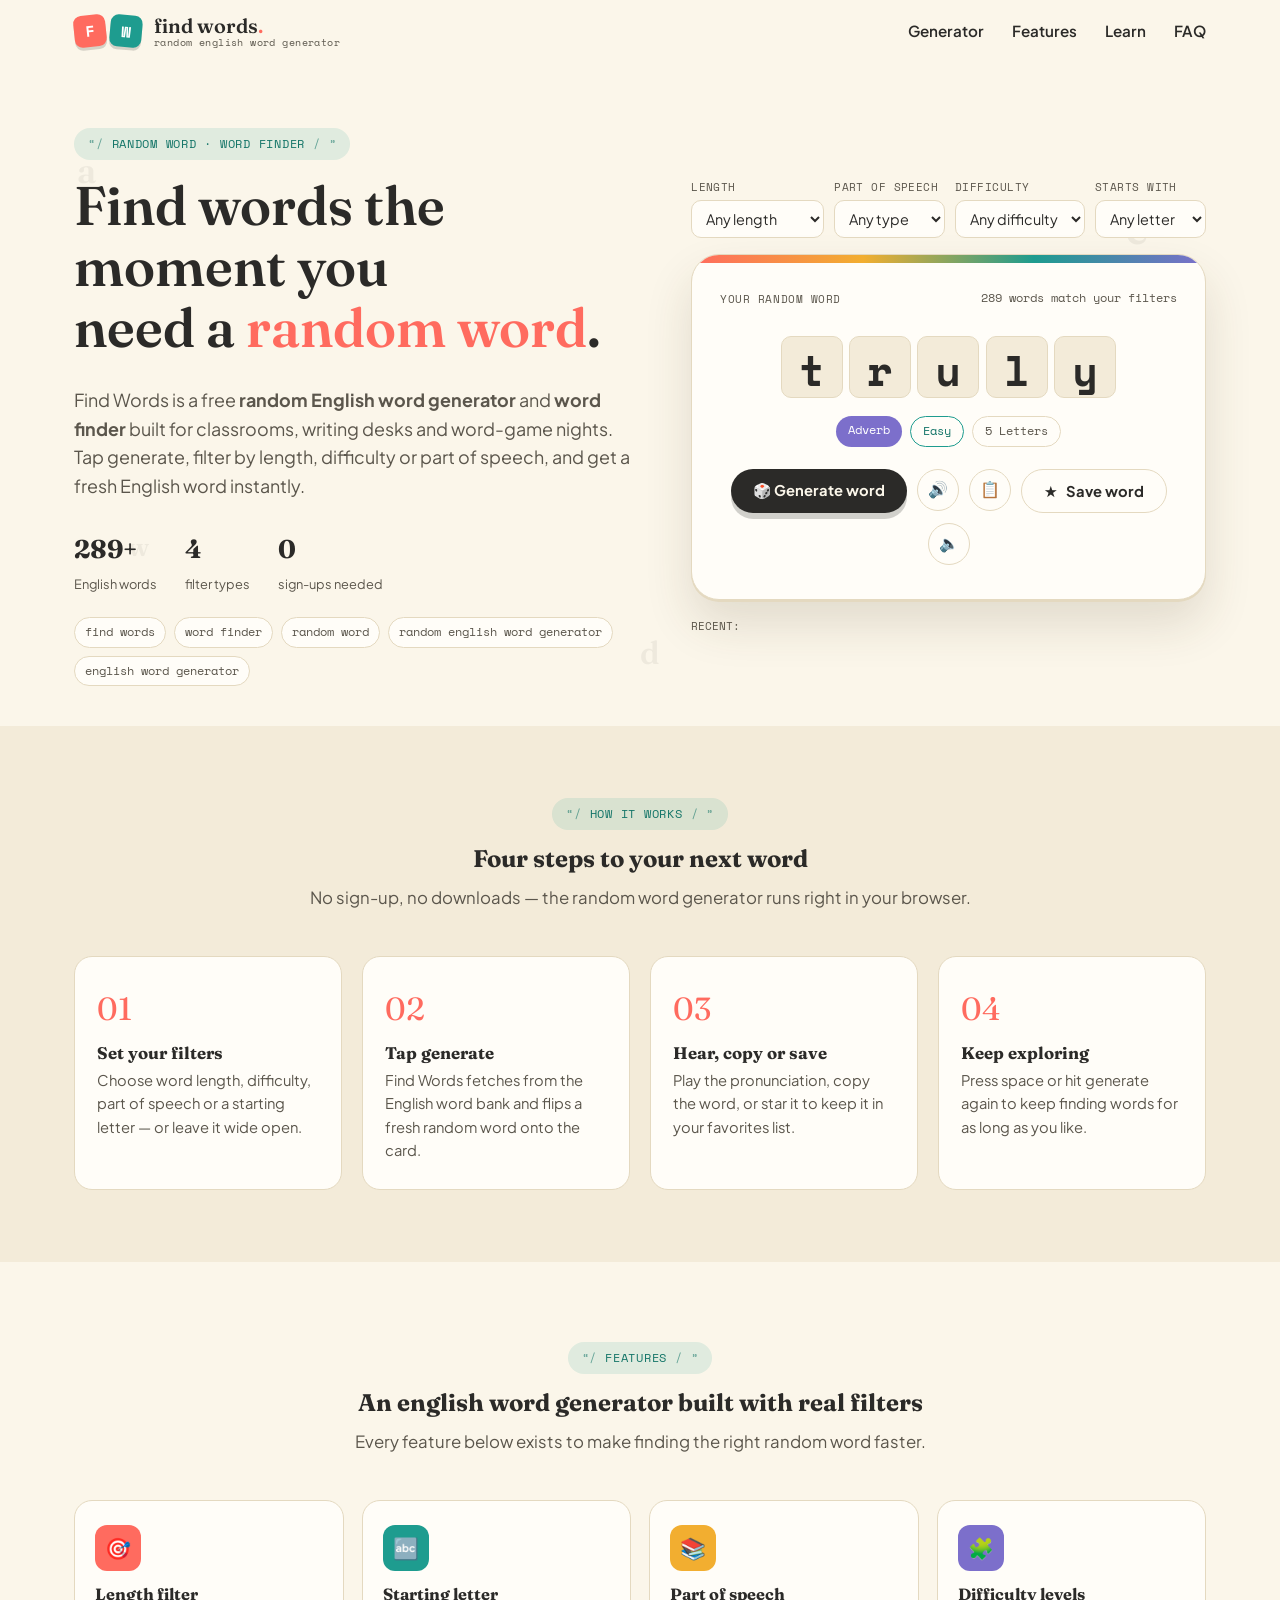
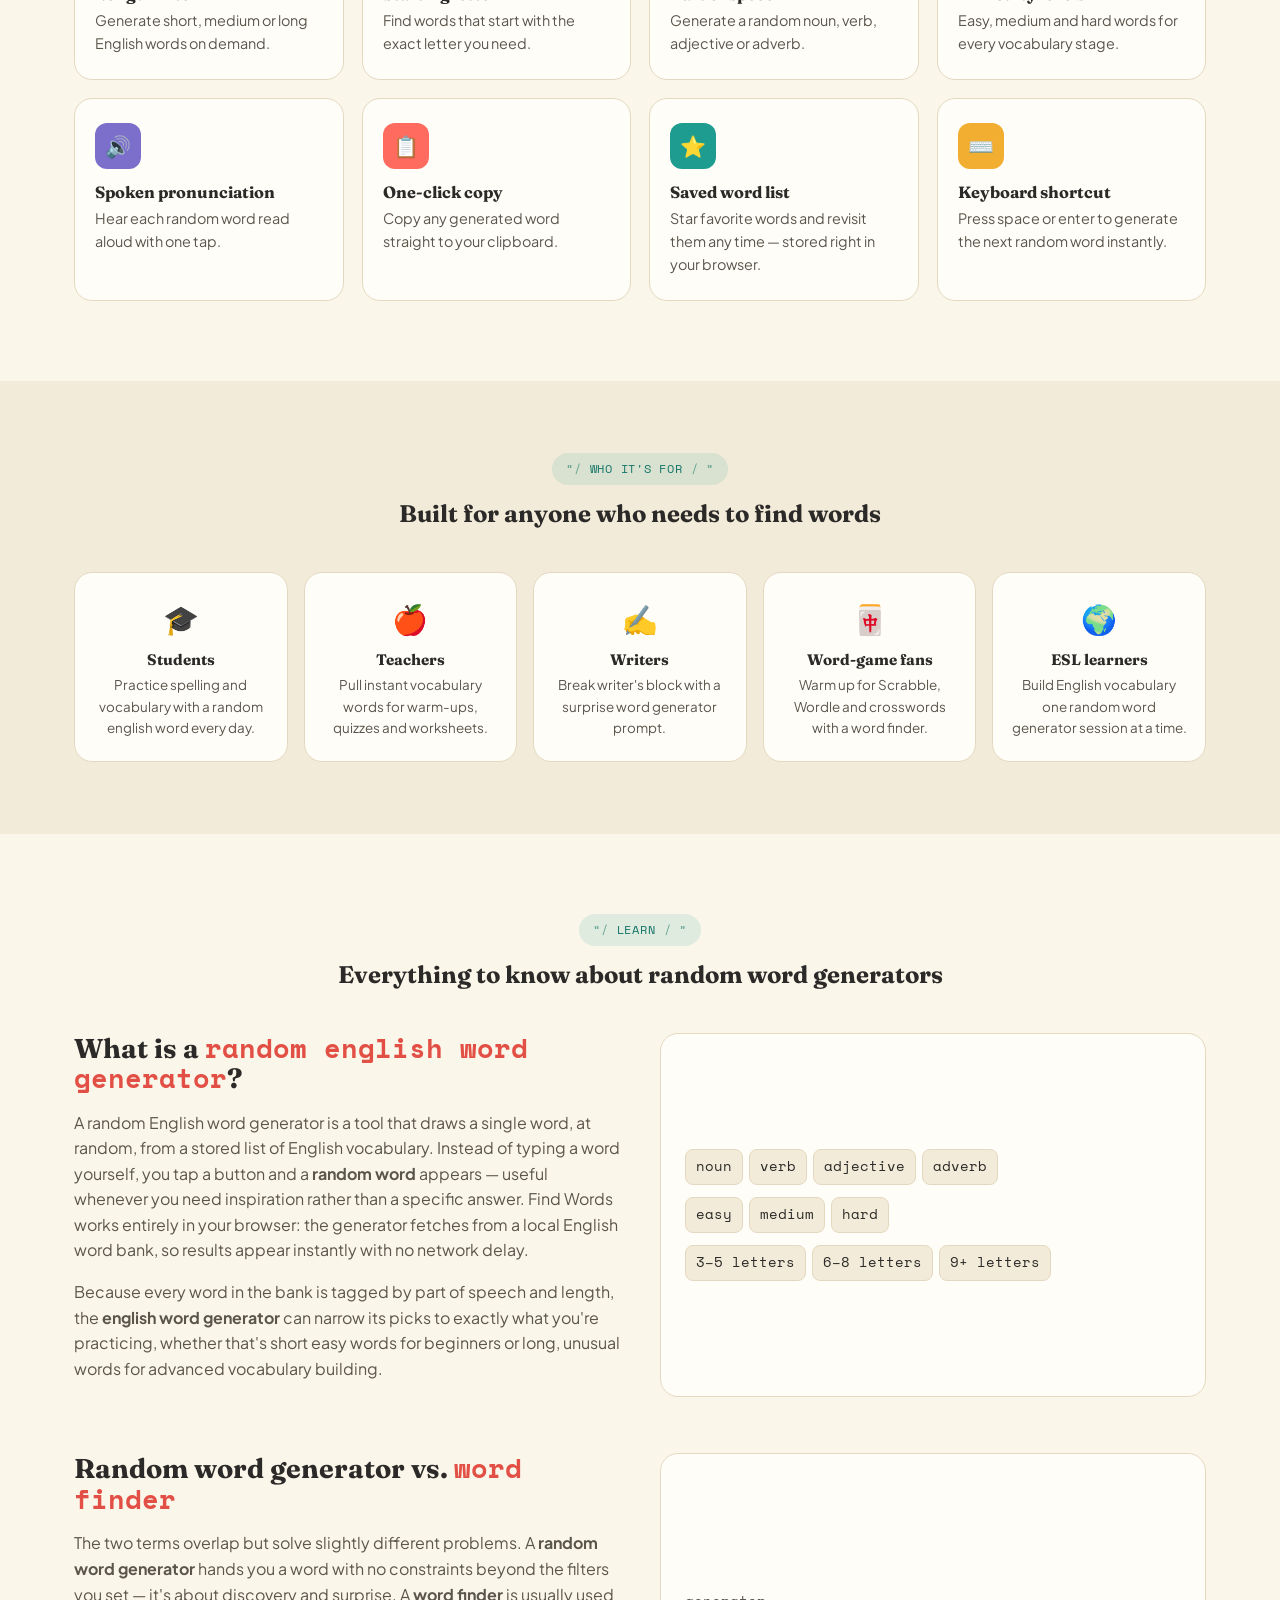
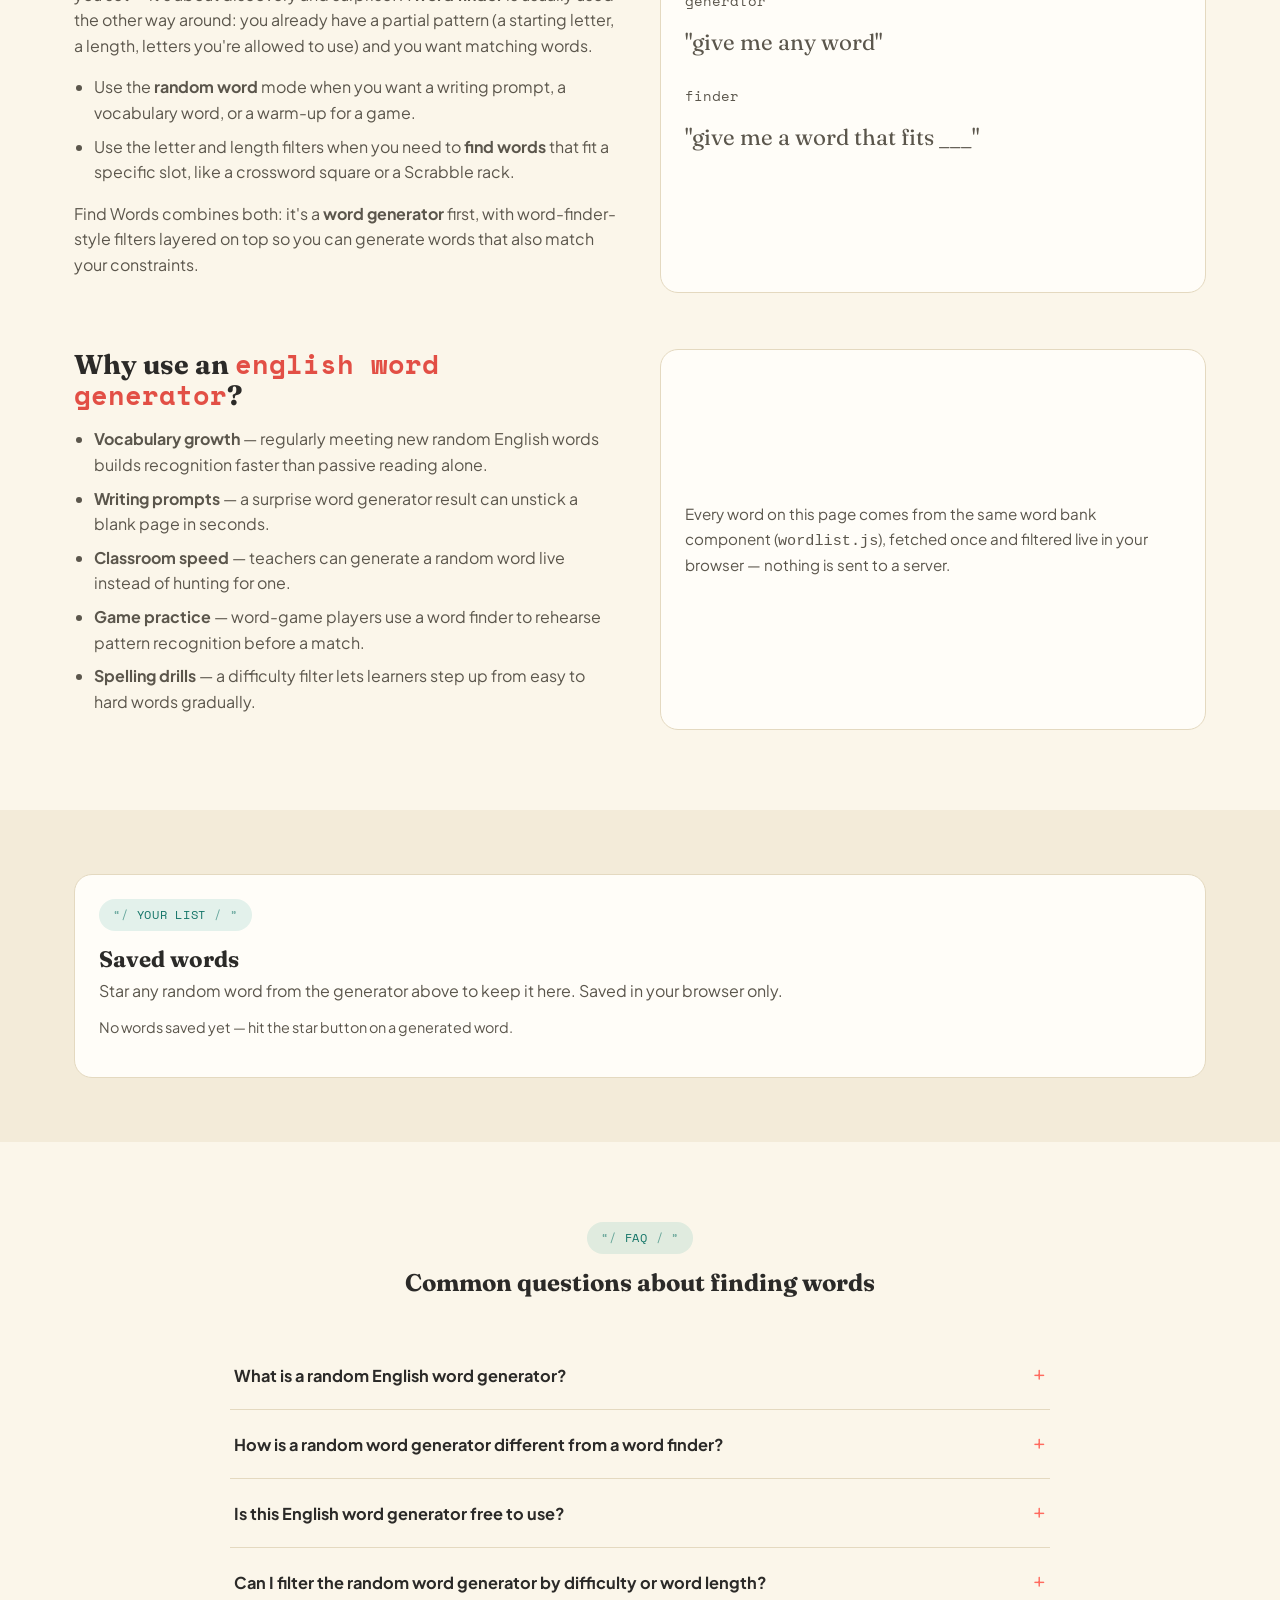
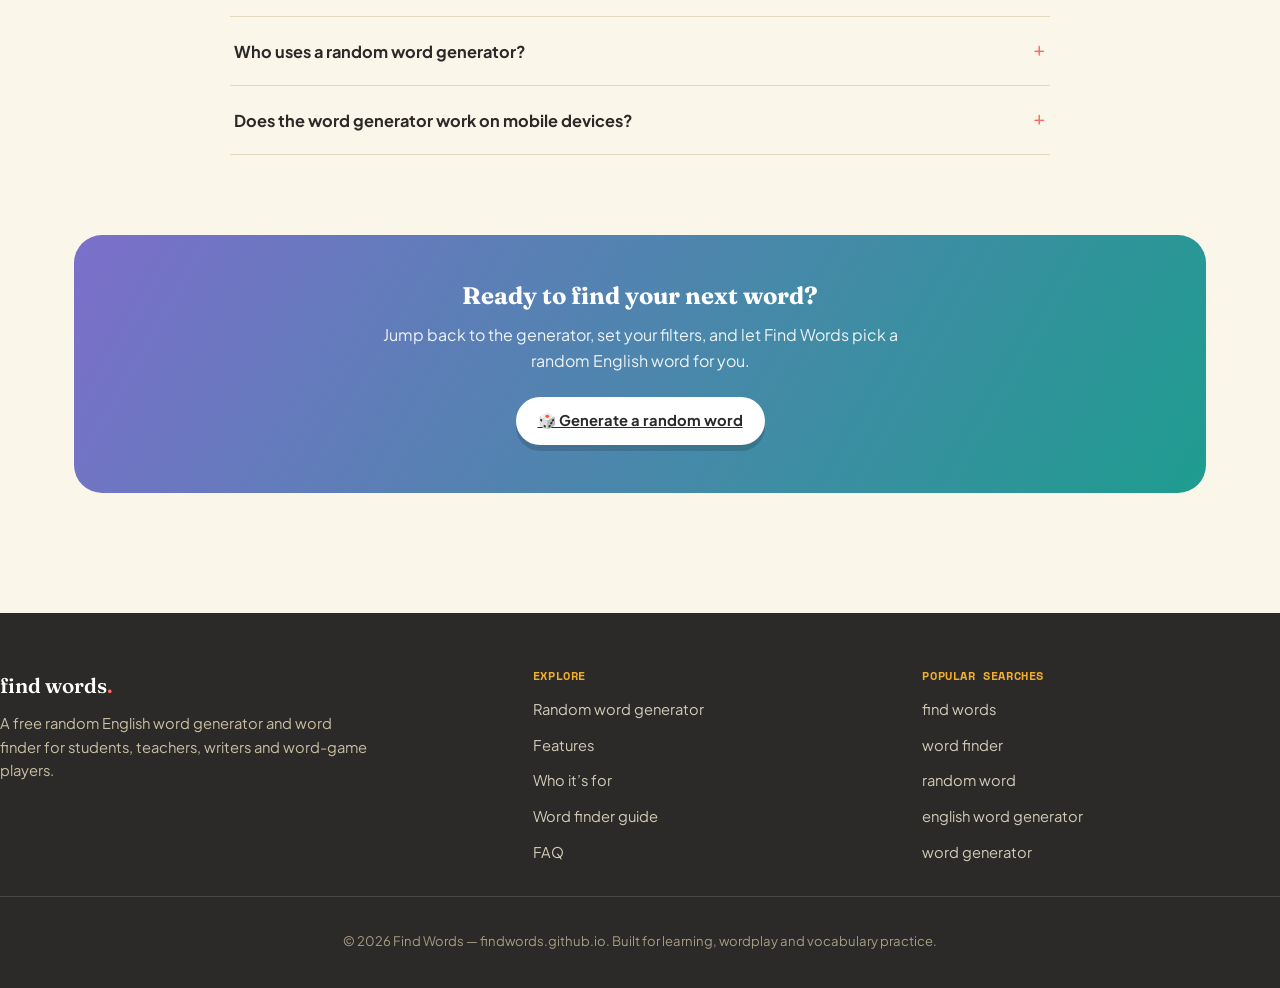
==== index.html @ 1c360615 "Add files via upload" ====
<!DOCTYPE html>
<html lang="en">
<head>
<meta charset="UTF-8" />
<meta name="viewport" content="width=device-width, initial-scale=1.0" />
<title>Find Words — Random English Word Generator &amp; Word Finder</title>
<meta name="description" content="Find Words is a free random English word generator and word finder. Generate a random word by length, difficulty or part of speech — perfect for vocabulary practice, writing prompts and word games." />
<meta name="keywords" content="find words, word finder, random word, random english word, random english word generator, english word generator, word generator" />
<meta name="robots" content="index, follow" />
<link rel="canonical" href="https://findwords.github.io/" />

<!-- Open Graph -->
<meta property="og:type" content="website" />
<meta property="og:title" content="Find Words — Random English Word Generator &amp; Word Finder" />
<meta property="og:description" content="Generate a random English word in one click. Filter by length, difficulty and part of speech. Free, fast and built for learners, teachers, writers and word-game players." />
<meta property="og:url" content="https://findwords.github.io/" />
<meta property="og:site_name" content="Find Words" />
<meta property="og:locale" content="en_US" />

<!-- Twitter -->
<meta name="twitter:card" content="summary_large_image" />
<meta name="twitter:title" content="Find Words — Random English Word Generator &amp; Word Finder" />
<meta name="twitter:description" content="Free random English word generator with filters for length, difficulty and part of speech. Find words for vocabulary, writing and word games." />

<link rel="icon" href="data:image/svg+xml,%3Csvg xmlns='http://www.w3.org/2000/svg' viewBox='0 0 100 100'%3E%3Crect rx='20' width='100' height='100' fill='%23FF6B5F'/%3E%3Ctext x='50' y='68' font-size='58' text-anchor='middle' fill='white' font-family='monospace'%3EF%3C/text%3E%3C/svg%3E" />

<link rel="preconnect" href="https://fonts.googleapis.com" />
<link rel="preconnect" href="https://fonts.gstatic.com" crossorigin />
<link href="https://fonts.googleapis.com/css2?family=Fraunces:opsz,wght@9..144,500;9..144,600;9..144,700&family=Plus+Jakarta+Sans:wght@400;500;600;700;800&family=Space+Mono:wght@400;700&display=swap" rel="stylesheet" />

<link rel="stylesheet" href="css/style.css" />

<!-- Schema.org: WebApplication -->
<script type="application/ld+json">
{
  "@context": "https://schema.org",
  "@type": "WebApplication",
  "name": "Find Words - Random English Word Generator",
  "url": "https://findwords.github.io/",
  "applicationCategory": "EducationalApplication",
  "operatingSystem": "Any",
  "description": "A free random English word generator and word finder tool. Generate random words filtered by length, difficulty and part of speech for vocabulary practice, writing prompts and word games.",
  "offers": {
    "@type": "Offer",
    "price": "0",
    "priceCurrency": "USD"
  },
  "featureList": [
    "Random English word generator",
    "Filter by word length",
    "Filter by difficulty",
    "Filter by part of speech",
    "Filter by starting letter",
    "Save favorite words",
    "Copy word to clipboard",
    "Spoken pronunciation"
  ]
}
</script>

<!-- Schema.org: BreadcrumbList -->
<script type="application/ld+json">
{
  "@context": "https://schema.org",
  "@type": "BreadcrumbList",
  "itemListElement": [
    { "@type": "ListItem", "position": 1, "name": "Home", "item": "https://findwords.github.io/" },
    { "@type": "ListItem", "position": 2, "name": "Random Word Generator", "item": "https://findwords.github.io/#generator" },
    { "@type": "ListItem", "position": 3, "name": "FAQ", "item": "https://findwords.github.io/#faq" }
  ]
}
</script>

<!-- Schema.org: FAQPage -->
<script type="application/ld+json">
{
  "@context": "https://schema.org",
  "@type": "FAQPage",
  "mainEntity": [
    {
      "@type": "Question",
      "name": "What is a random English word generator?",
      "acceptedAnswer": {
        "@type": "Answer",
        "text": "A random English word generator is a tool that instantly returns a randomly chosen word from a large English word bank, often with filters for word length, difficulty or part of speech, so learners, writers and word-game players can find words on demand."
      }
    },
    {
      "@type": "Question",
      "name": "How is a random word generator different from a word finder?",
      "acceptedAnswer": {
        "@type": "Answer",
        "text": "A random word generator gives you a surprise word with no starting point, while a word finder is typically used to search for words that match specific letters or patterns, such as for word games. Find Words combines both ideas with random generation plus letter, length and type filters."
      }
    },
    {
      "@type": "Question",
      "name": "Is this English word generator free to use?",
      "acceptedAnswer": {
        "@type": "Answer",
        "text": "Yes. Find Words is completely free, runs entirely in your browser, and does not require an account or sign-up to generate random words."
      }
    },
    {
      "@type": "Question",
      "name": "Can I filter the random word generator by difficulty or word length?",
      "acceptedAnswer": {
        "@type": "Answer",
        "text": "Yes. You can filter generated words by length (short, medium, long), difficulty (easy, medium, hard), part of speech (noun, verb, adjective, adverb) and starting letter."
      }
    },
    {
      "@type": "Question",
      "name": "Who uses a random word generator?",
      "acceptedAnswer": {
        "@type": "Answer",
        "text": "Teachers use it for vocabulary drills, students use it for spelling and English practice, writers use it for creative writing prompts, and word-game players use it to warm up for games like Scrabble, Wordle and crossword puzzles."
      }
    },
    {
      "@type": "Question",
      "name": "Does the word generator work on mobile devices?",
      "acceptedAnswer": {
        "@type": "Answer",
        "text": "Yes. Find Words is fully responsive and works on phones, tablets and desktop browsers."
      }
    }
  ]
}
</script>
</head>
<body id="top">
<a class="skip-link" href="#generator">Skip to word generator</a>

<header class="site-header" id="site-header"></header>

<main>

  <!-- ============================= HERO / GENERATOR ============================= -->
  <section class="hero" id="generator">
    <div class="floating-letters" aria-hidden="true">
      <span style="top:12%;left:6%;font-size:2.2rem;">a</span>
      <span style="top:70%;left:10%;font-size:1.6rem;animation-delay:1s;">w</span>
      <span style="top:20%;left:88%;font-size:2.6rem;animation-delay:2s;">e</span>
      <span style="top:60%;left:92%;font-size:1.8rem;animation-delay:3s;">r</span>
      <span style="top:85%;left:50%;font-size:2rem;animation-delay:1.5s;">d</span>
    </div>
    <div class="container hero-inner">
      <div class="hero-copy">
        <span class="eyebrow">random word &middot; word finder</span>
        <h1>Find words the moment you<br class="hide-mobile" /> need a <span class="accent">random word</span>.</h1>
        <p class="lede">Find Words is a free <strong>random English word generator</strong> and <strong>word finder</strong> built for classrooms, writing desks and word-game nights. Tap generate, filter by length, difficulty or part of speech, and get a fresh English word instantly.</p>
        <div class="hero-stats">
          <div><strong id="stat-count">300+</strong><span>English words</span></div>
          <div><strong>4</strong><span>filter types</span></div>
          <div><strong>0</strong><span>sign-ups needed</span></div>
        </div>
        <div class="keyword-row" aria-hidden="true">
          <span>find words</span><span>word finder</span><span>random word</span>
          <span>random english word generator</span><span>english word generator</span>
        </div>
      </div>

      <div class="generator-panel">
        <div class="filters-bar">
          <label for="filter-length">Length
            <select id="filter-length">
              <option value="any">Any length</option>
              <option value="short">Short (3&ndash;5)</option>
              <option value="medium">Medium (6&ndash;8)</option>
              <option value="long">Long (9+)</option>
            </select>
          </label>
          <label for="filter-type">Part of speech
            <select id="filter-type">
              <option value="any">Any type</option>
              <option value="noun">Noun</option>
              <option value="verb">Verb</option>
              <option value="adjective">Adjective</option>
              <option value="adverb">Adverb</option>
            </select>
          </label>
          <label for="filter-difficulty">Difficulty
            <select id="filter-difficulty">
              <option value="any">Any difficulty</option>
              <option value="easy">Easy</option>
              <option value="medium">Medium</option>
              <option value="hard">Hard</option>
            </select>
          </label>
          <label for="filter-letter">Starts with
            <select id="filter-letter">
              <option value="any">Any letter</option>
            </select>
          </label>
        </div>

        <div class="word-card" id="word-card">
          <div class="card-top-row">
            <span class="card-label">your random word</span>
            <span class="result-count" id="result-count">Loading word bank&hellip;</span>
          </div>

          <div id="word-display" aria-live="polite"></div>

          <div class="chip-row">
            <span class="chip chip-noun" id="word-type">noun</span>
            <span class="chip chip-diff" id="word-diff">easy</span>
            <span class="chip chip-diff" id="word-len">5 letters</span>
          </div>

          <div class="card-actions">
            <button class="btn btn-primary" id="generate-btn" type="button">🎲 Generate word</button>
            <button class="icon-btn" id="speak-btn" type="button" aria-label="Hear pronunciation">🔊</button>
            <button class="icon-btn" id="copy-btn" type="button" aria-label="Copy word">📋</button>
            <button class="btn btn-ghost" id="fav-btn" type="button" aria-pressed="false"><span aria-hidden="true">★</span> <span class="btn-label">Save word</span></button>
            <button class="icon-btn" id="sound-btn" type="button" aria-pressed="true" aria-label="Mute sound">🔈</button>
          </div>

          <span class="copy-toast" id="copy-toast"></span>
        </div>

        <div class="history-strip">
          <span class="hs-label">Recent:</span>
          <ul id="history-list"></ul>
        </div>
      </div>
    </div>
  </section>

  <!-- ============================= HOW IT WORKS ============================= -->
  <section class="alt-bg" id="how-it-works">
    <div class="container" style="padding:72px 24px;">
      <div class="section-head center reveal">
        <span class="eyebrow">how it works</span>
        <h2>Four steps to your next word</h2>
        <p>No sign-up, no downloads — the random word generator runs right in your browser.</p>
      </div>
      <div class="steps">
        <div class="step-card reveal"><span class="step-num">01</span><h3>Set your filters</h3><p>Choose word length, difficulty, part of speech or a starting letter — or leave it wide open.</p></div>
        <div class="step-card reveal"><span class="step-num">02</span><h3>Tap generate</h3><p>Find Words fetches from the English word bank and flips a fresh random word onto the card.</p></div>
        <div class="step-card reveal"><span class="step-num">03</span><h3>Hear, copy or save</h3><p>Play the pronunciation, copy the word, or star it to keep it in your favorites list.</p></div>
        <div class="step-card reveal"><span class="step-num">04</span><h3>Keep exploring</h3><p>Press space or hit generate again to keep finding words for as long as you like.</p></div>
      </div>
    </div>
  </section>

  <!-- ============================= FEATURES ============================= -->
  <section id="features">
    <div class="container" style="padding:80px 24px;">
      <div class="section-head center reveal">
        <span class="eyebrow">features</span>
        <h2>An english word generator built with real filters</h2>
        <p>Every feature below exists to make finding the right random word faster.</p>
      </div>
      <div class="feature-grid">
        <div class="feature-card reveal"><div class="feature-icon">🎯</div><h3>Length filter</h3><p>Generate short, medium or long English words on demand.</p></div>
        <div class="feature-card reveal"><div class="feature-icon">🔤</div><h3>Starting letter</h3><p>Find words that start with the exact letter you need.</p></div>
        <div class="feature-card reveal"><div class="feature-icon">📚</div><h3>Part of speech</h3><p>Generate a random noun, verb, adjective or adverb.</p></div>
        <div class="feature-card reveal"><div class="feature-icon">🧩</div><h3>Difficulty levels</h3><p>Easy, medium and hard words for every vocabulary stage.</p></div>
        <div class="feature-card reveal"><div class="feature-icon">🔊</div><h3>Spoken pronunciation</h3><p>Hear each random word read aloud with one tap.</p></div>
        <div class="feature-card reveal"><div class="feature-icon">📋</div><h3>One-click copy</h3><p>Copy any generated word straight to your clipboard.</p></div>
        <div class="feature-card reveal"><div class="feature-icon">⭐</div><h3>Saved word list</h3><p>Star favorite words and revisit them any time — stored right in your browser.</p></div>
        <div class="feature-card reveal"><div class="feature-icon">⌨️</div><h3>Keyboard shortcut</h3><p>Press space or enter to generate the next random word instantly.</p></div>
      </div>
    </div>
  </section>

  <!-- ============================= USE CASES ============================= -->
  <section class="alt-bg" id="use-cases">
    <div class="container" style="padding:72px 24px;">
      <div class="section-head center reveal">
        <span class="eyebrow">who it's for</span>
        <h2>Built for anyone who needs to find words</h2>
      </div>
      <div class="usecase-grid">
        <div class="usecase-card reveal"><span class="usecase-emoji">🎓</span><h3>Students</h3><p>Practice spelling and vocabulary with a random english word every day.</p></div>
        <div class="usecase-card reveal"><span class="usecase-emoji">🍎</span><h3>Teachers</h3><p>Pull instant vocabulary words for warm-ups, quizzes and worksheets.</p></div>
        <div class="usecase-card reveal"><span class="usecase-emoji">✍️</span><h3>Writers</h3><p>Break writer's block with a surprise word generator prompt.</p></div>
        <div class="usecase-card reveal"><span class="usecase-emoji">🀄</span><h3>Word-game fans</h3><p>Warm up for Scrabble, Wordle and crosswords with a word finder.</p></div>
        <div class="usecase-card reveal"><span class="usecase-emoji">🌍</span><h3>ESL learners</h3><p>Build English vocabulary one random word generator session at a time.</p></div>
      </div>
    </div>
  </section>

  <!-- ============================= LEARN / EDUCATIONAL CONTENT ============================= -->
  <section id="learn">
    <div class="container" style="padding:80px 24px;">
      <div class="section-head center reveal">
        <span class="eyebrow">learn</span>
        <h2>Everything to know about random word generators</h2>
      </div>

      <div class="learn-block reveal">
        <div>
          <h2>What is a <span class="tag-word">random english word generator</span>?</h2>
          <p>A random English word generator is a tool that draws a single word, at random, from a stored list of English vocabulary. Instead of typing a word yourself, you tap a button and a <strong>random word</strong> appears — useful whenever you need inspiration rather than a specific answer. Find Words works entirely in your browser: the generator fetches from a local English word bank, so results appear instantly with no network delay.</p>
          <p>Because every word in the bank is tagged by part of speech and length, the <strong>english word generator</strong> can narrow its picks to exactly what you're practicing, whether that's short easy words for beginners or long, unusual words for advanced vocabulary building.</p>
        </div>
        <div class="learn-visual">
          <div class="mini-tile-row">
            <span class="mini-tile">noun</span><span class="mini-tile">verb</span><span class="mini-tile">adjective</span><span class="mini-tile">adverb</span>
          </div>
          <div class="mini-tile-row">
            <span class="mini-tile">easy</span><span class="mini-tile">medium</span><span class="mini-tile">hard</span>
          </div>
          <div class="mini-tile-row">
            <span class="mini-tile">3&ndash;5 letters</span><span class="mini-tile">6&ndash;8 letters</span><span class="mini-tile">9+ letters</span>
          </div>
        </div>
      </div>

      <div class="learn-block reveal">
        <div class="learn-visual" style="order:2;">
          <p style="margin:0;font-family:var(--font-mono);font-size:0.85rem;color:var(--ink-soft);">generator</p>
          <p style="margin:0 0 14px;font-family:var(--font-display);font-size:1.4rem;">"give me any word"</p>
          <p style="margin:0;font-family:var(--font-mono);font-size:0.85rem;color:var(--ink-soft);">finder</p>
          <p style="margin:0;font-family:var(--font-display);font-size:1.4rem;">"give me a word that fits ___"</p>
        </div>
        <div style="order:1;">
          <h2>Random word generator vs. <span class="tag-word">word finder</span></h2>
          <p>The two terms overlap but solve slightly different problems. A <strong>random word generator</strong> hands you a word with no constraints beyond the filters you set — it's about discovery and surprise. A <strong>word finder</strong> is usually used the other way around: you already have a partial pattern (a starting letter, a length, letters you're allowed to use) and you want matching words.</p>
          <ul>
            <li>Use the <strong>random word</strong> mode when you want a writing prompt, a vocabulary word, or a warm-up for a game.</li>
            <li>Use the letter and length filters when you need to <strong>find words</strong> that fit a specific slot, like a crossword square or a Scrabble rack.</li>
          </ul>
          <p>Find Words combines both: it's a <strong>word generator</strong> first, with word-finder-style filters layered on top so you can generate words that also match your constraints.</p>
        </div>
      </div>

      <div class="learn-block reveal">
        <div>
          <h2>Why use an <span class="tag-word">english word generator</span>?</h2>
          <ul>
            <li><strong>Vocabulary growth</strong> — regularly meeting new random English words builds recognition faster than passive reading alone.</li>
            <li><strong>Writing prompts</strong> — a surprise word generator result can unstick a blank page in seconds.</li>
            <li><strong>Classroom speed</strong> — teachers can generate a random word live instead of hunting for one.</li>
            <li><strong>Game practice</strong> — word-game players use a word finder to rehearse pattern recognition before a match.</li>
            <li><strong>Spelling drills</strong> — a difficulty filter lets learners step up from easy to hard words gradually.</li>
          </ul>
        </div>
        <div class="learn-visual">
          <p style="margin:0;color:var(--ink-soft);font-size:0.95rem;">Every word on this page comes from the same word bank component (<code>wordlist.js</code>), fetched once and filtered live in your browser — nothing is sent to a server.</p>
        </div>
      </div>
    </div>
  </section>

  <!-- ============================= FAVORITES ============================= -->
  <section class="alt-bg" id="favorites">
    <div class="container" style="padding:64px 24px;">
      <div class="favorites-panel reveal">
        <span class="eyebrow">your list</span>
        <h2 style="font-size:1.4rem;margin-bottom:6px;">Saved words</h2>
        <p style="color:var(--ink-soft);margin:0;">Star any random word from the generator above to keep it here. Saved in your browser only.</p>
        <p id="favorites-empty" style="color:var(--ink-soft);">No words saved yet — hit the star button on a generated word.</p>
        <ul id="favorites-list"></ul>
      </div>
    </div>
  </section>

  <!-- ============================= FAQ ============================= -->
  <section id="faq">
    <div class="container" style="padding:80px 24px;">
      <div class="section-head center reveal">
        <span class="eyebrow">faq</span>
        <h2>Common questions about finding words</h2>
      </div>
      <div class="faq-list reveal">
        <div class="faq-item">
          <button class="faq-question" aria-expanded="false">What is a random English word generator?</button>
          <div class="faq-answer"><p>A random English word generator is a tool that instantly returns a randomly chosen word from a large English word bank, often with filters for word length, difficulty or part of speech, so learners, writers and word-game players can find words on demand.</p></div>
        </div>
        <div class="faq-item">
          <button class="faq-question" aria-expanded="false">How is a random word generator different from a word finder?</button>
          <div class="faq-answer"><p>A random word generator gives you a surprise word with no starting point, while a word finder is typically used to search for words matching specific letters or patterns, such as for word games. Find Words combines both with random generation plus letter, length and type filters.</p></div>
        </div>
        <div class="faq-item">
          <button class="faq-question" aria-expanded="false">Is this English word generator free to use?</button>
          <div class="faq-answer"><p>Yes. Find Words is completely free, runs entirely in your browser, and doesn't require an account or sign-up to generate random words.</p></div>
        </div>
        <div class="faq-item">
          <button class="faq-question" aria-expanded="false">Can I filter the random word generator by difficulty or word length?</button>
          <div class="faq-answer"><p>Yes. You can filter generated words by length (short, medium, long), difficulty (easy, medium, hard), part of speech (noun, verb, adjective, adverb) and starting letter.</p></div>
        </div>
        <div class="faq-item">
          <button class="faq-question" aria-expanded="false">Who uses a random word generator?</button>
          <div class="faq-answer"><p>Teachers use it for vocabulary drills, students use it for spelling and English practice, writers use it for creative writing prompts, and word-game players use it to warm up for games like Scrabble, Wordle and crossword puzzles.</p></div>
        </div>
        <div class="faq-item">
          <button class="faq-question" aria-expanded="false">Does the word generator work on mobile devices?</button>
          <div class="faq-answer"><p>Yes. Find Words is fully responsive and works on phones, tablets and desktop browsers.</p></div>
        </div>
      </div>
    </div>
  </section>

  <!-- ============================= CTA ============================= -->
  <section id="cta">
    <div class="container" style="padding:0 24px 80px;">
      <div class="cta-banner reveal">
        <h2>Ready to find your next word?</h2>
        <p>Jump back to the generator, set your filters, and let Find Words pick a random English word for you.</p>
        <a class="btn btn-primary" href="#generator">🎲 Generate a random word</a>
      </div>
    </div>
  </section>

</main>

<footer class="site-footer" id="site-footer"></footer>

<script src="js/wordlist.js" defer></script>
<script src="js/header.js" defer></script>
<script src="js/footer.js" defer></script>
<script src="js/app.js" defer></script>
<script>
  // Populate the "starts with" letter filter a–z once the DOM is ready.
  document.addEventListener("DOMContentLoaded", function () {
    var sel = document.getElementById("filter-letter");
    if (!sel) return;
    for (var i = 97; i <= 122; i++) {
      var letter = String.fromCharCode(i);
      var opt = document.createElement("option");
      opt.value = letter;
      opt.textContent = letter.toUpperCase();
      sel.appendChild(opt);
    }
  });
</script>
</body>
</html>
---- css/style.css ----
/* ==========================================================================
   Find Words — Random English Word Generator
   Design tokens: cream notebook background, dictionary/flashcard motif,
   scrabble-tile accent colors, Fraunces (display) + Plus Jakarta Sans (body)
   + Space Mono (word display / labels).
   ========================================================================== */

:root {
  /* Colors */
  --cream: #FBF6EA;
  --cream-alt: #F3EBD9;
  --paper: #FFFDF8;
  --ink: #2B2A28;
  --ink-soft: #5B564C;
  --line: #E4D9C0;

  --coral: #FF6B5F;
  --coral-dark: #E24F45;
  --teal: #1E9C8F;
  --teal-dark: #147568;
  --gold: #F2AE30;
  --gold-dark: #C98A16;
  --violet: #7C6FCB;
  --violet-dark: #5E52A8;

  /* Type */
  --font-display: "Fraunces", "Georgia", serif;
  --font-body: "Plus Jakarta Sans", "Segoe UI", sans-serif;
  --font-mono: "Space Mono", "Courier New", monospace;

  /* Layout */
  --max-w: 1180px;
  --radius-sm: 10px;
  --radius-md: 18px;
  --radius-lg: 28px;
  --shadow-tile: 0 10px 0 rgba(43, 42, 40, 0.12), 0 18px 30px rgba(43, 42, 40, 0.14);
  --shadow-card: 0 2px 0 var(--line), 0 24px 48px rgba(74, 60, 30, 0.14);
}

* { box-sizing: border-box; }

html {
  scroll-behavior: smooth;
}

@media (prefers-reduced-motion: reduce) {
  html { scroll-behavior: auto; }
  *, *::before, *::after {
    animation-duration: 0.001ms !important;
    animation-iteration-count: 1 !important;
    transition-duration: 0.001ms !important;
    scroll-behavior: auto !important;
  }
}

body {
  margin: 0;
  background: var(--cream);
  color: var(--ink);
  font-family: var(--font-body);
  font-size: 16px;
  line-height: 1.6;
  -webkit-font-smoothing: antialiased;
  overflow-x: hidden;
}

img { max-width: 100%; display: block; }

a { color: inherit; }

.container {
  max-width: var(--max-w);
  margin: 0 auto;
  padding: 0 24px;
}

h1, h2, h3 {
  font-family: var(--font-display);
  line-height: 1.12;
  margin: 0 0 0.5em;
  color: var(--ink);
}

.eyebrow {
  display: inline-flex;
  align-items: center;
  gap: 8px;
  font-family: var(--font-mono);
  font-size: 0.78rem;
  letter-spacing: 0.06em;
  text-transform: uppercase;
  color: var(--teal-dark);
  background: rgba(30, 156, 143, 0.12);
  padding: 6px 14px;
  border-radius: 999px;
  margin-bottom: 16px;
}
.eyebrow::before { content: "\201C /"; opacity: .6; }
.eyebrow::after { content: "/ \201D"; opacity: .6; }

.section-head {
  max-width: 720px;
  margin: 0 0 44px;
}
.section-head p { color: var(--ink-soft); font-size: 1.05rem; margin-top: 12px; }

.section-head.center { margin-left: auto; margin-right: auto; text-align: center; }

section { position: relative; }

.skip-link {
  position: absolute;
  left: -999px;
  top: 0;
  background: var(--ink);
  color: var(--cream);
  padding: 10px 16px;
  border-radius: 0 0 8px 0;
  z-index: 200;
}
.skip-link:focus { left: 0; }

:focus-visible {
  outline: 3px solid var(--violet);
  outline-offset: 2px;
}

/* ==========================================================================
   Header
   ========================================================================== */

.site-header {
  position: sticky;
  top: 0;
  z-index: 100;
  background: rgba(251, 246, 234, 0.88);
  backdrop-filter: blur(10px);
  border-bottom: 1px solid transparent;
  transition: border-color .25s ease, box-shadow .25s ease;
}
.site-header.is-scrolled {
  border-color: var(--line);
  box-shadow: 0 6px 20px rgba(74, 60, 30, 0.08);
}

.header-inner {
  max-width: var(--max-w);
  margin: 0 auto;
  padding: 14px 24px;
  display: flex;
  align-items: center;
  justify-content: space-between;
  gap: 20px;
}

.brand {
  display: flex;
  align-items: center;
  gap: 12px;
  text-decoration: none;
}

.brand-mark { display: flex; gap: 4px; }
.brand-mark .tile {
  font-family: var(--font-mono);
  font-weight: 700;
  width: 32px;
  height: 32px;
  display: grid;
  place-items: center;
  border-radius: 8px;
  color: #fff;
  font-size: 0.95rem;
  box-shadow: 0 3px 0 rgba(0,0,0,0.15);
}
.brand-mark .t1 { background: var(--coral); transform: rotate(-6deg); }
.brand-mark .t2 { background: var(--teal); transform: rotate(5deg); }

.brand-text { display: flex; flex-direction: column; line-height: 1.15; }
.brand-name {
  font-family: var(--font-display);
  font-weight: 600;
  font-size: 1.25rem;
}
.brand-dot { color: var(--coral); }
.brand-tag {
  font-family: var(--font-mono);
  font-size: 0.65rem;
  letter-spacing: 0.04em;
  color: var(--ink-soft);
  text-transform: lowercase;
}

.site-nav { display: flex; gap: 28px; }
.site-nav a {
  text-decoration: none;
  font-weight: 600;
  font-size: 0.95rem;
  color: var(--ink);
  position: relative;
  padding: 4px 0;
}
.site-nav a::after {
  content: "";
  position: absolute;
  left: 0; bottom: -2px;
  width: 0%; height: 3px;
  background: var(--gold);
  border-radius: 2px;
  transition: width .25s ease;
}
.site-nav a:hover::after { width: 100%; }

.nav-toggle {
  display: none;
  flex-direction: column;
  justify-content: center;
  gap: 5px;
  width: 40px;
  height: 40px;
  border: none;
  background: transparent;
  cursor: pointer;
}
.nav-toggle span {
  width: 22px;
  height: 3px;
  background: var(--ink);
  border-radius: 2px;
  transition: transform .25s ease, opacity .25s ease;
}
.nav-toggle.is-open span:nth-child(1) { transform: translateY(8px) rotate(45deg); }
.nav-toggle.is-open span:nth-child(2) { opacity: 0; }
.nav-toggle.is-open span:nth-child(3) { transform: translateY(-8px) rotate(-45deg); }

/* ==========================================================================
   Hero / Generator
   ========================================================================== */

.hero {
  padding: 64px 0 40px;
  position: relative;
  overflow: hidden;
}

.floating-letters { position: absolute; inset: 0; pointer-events: none; z-index: 0; }
.floating-letters span {
  position: absolute;
  font-family: var(--font-display);
  font-weight: 600;
  color: var(--ink);
  opacity: 0.06;
  animation: drift 14s ease-in-out infinite;
}
@keyframes drift {
  0%, 100% { transform: translateY(0) rotate(0deg); }
  50% { transform: translateY(-26px) rotate(8deg); }
}

.hero-inner {
  position: relative;
  z-index: 1;
  display: grid;
  grid-template-columns: 1.05fr 0.95fr;
  gap: 48px;
  align-items: center;
}

.hero-copy h1 {
  font-size: clamp(2.2rem, 4.4vw, 3.4rem);
  font-weight: 600;
}
.hero-copy h1 .accent { color: var(--coral); }
.hero-copy .lede {
  font-size: 1.12rem;
  color: var(--ink-soft);
  max-width: 46ch;
}
.keyword-row {
  display: flex;
  flex-wrap: wrap;
  gap: 8px;
  margin-top: 22px;
}
.keyword-row span {
  font-family: var(--font-mono);
  font-size: 0.72rem;
  padding: 5px 10px;
  border-radius: 999px;
  border: 1px solid var(--line);
  color: var(--ink-soft);
  background: var(--paper);
}

.hero-stats {
  display: flex;
  gap: 28px;
  margin-top: 28px;
}
.hero-stats div strong {
  display: block;
  font-family: var(--font-display);
  font-size: 1.6rem;
}
.hero-stats div span {
  font-size: 0.8rem;
  color: var(--ink-soft);
}

/* --- Flashcard generator --- */

.generator-panel { position: relative; }

.filters-bar {
  display: grid;
  grid-template-columns: repeat(4, 1fr);
  gap: 10px;
  margin-bottom: 16px;
}
.filters-bar label {
  display: flex;
  flex-direction: column;
  gap: 4px;
  font-family: var(--font-mono);
  font-size: 0.68rem;
  text-transform: uppercase;
  letter-spacing: 0.04em;
  color: var(--ink-soft);
}
.filters-bar select {
  font-family: var(--font-body);
  font-size: 0.9rem;
  padding: 8px 10px;
  border-radius: var(--radius-sm);
  border: 1.5px solid var(--line);
  background: var(--paper);
  color: var(--ink);
  cursor: pointer;
}
.filters-bar select:focus { border-color: var(--violet); }

.word-card {
  background: var(--paper);
  border-radius: var(--radius-lg);
  padding: 34px 28px;
  box-shadow: var(--shadow-card);
  border: 1px solid var(--line);
  position: relative;
  overflow: hidden;
}
.word-card::before {
  content: "";
  position: absolute;
  top: 0; left: 0; right: 0;
  height: 8px;
  background: linear-gradient(90deg, var(--coral), var(--gold), var(--teal), var(--violet));
}

.card-top-row {
  display: flex;
  justify-content: space-between;
  align-items: center;
  margin-bottom: 18px;
}
.card-label {
  font-family: var(--font-mono);
  font-size: 0.7rem;
  color: var(--ink-soft);
  text-transform: uppercase;
  letter-spacing: 0.05em;
}
.result-count { font-size: 0.72rem; color: var(--ink-soft); font-family: var(--font-mono); }

#word-display {
  display: flex;
  flex-wrap: wrap;
  justify-content: center;
  gap: 6px;
  min-height: 90px;
  align-items: center;
  padding: 10px 0 18px;
}
.letter-tile {
  font-family: var(--font-mono);
  font-weight: 700;
  font-size: clamp(1.6rem, 5vw, 2.6rem);
  text-transform: lowercase;
  background: var(--cream-alt);
  border: 1.5px solid var(--line);
  border-radius: 10px;
  width: 1.5em;
  height: 1.5em;
  display: grid;
  place-items: center;
  color: var(--ink);
  transform-origin: center;
  animation: tile-flip 0.5s ease both;
}
@keyframes tile-flip {
  0% { transform: rotateY(90deg) translateY(10px); opacity: 0; }
  60% { transform: rotateY(0deg) translateY(-4px); opacity: 1; }
  100% { transform: rotateY(0deg) translateY(0); }
}
.word-card.pop .letter-tile { animation-name: tile-flip; }

.chip-row {
  display: flex;
  gap: 8px;
  justify-content: center;
  flex-wrap: wrap;
  margin-bottom: 22px;
}
.chip {
  font-family: var(--font-mono);
  font-size: 0.72rem;
  padding: 5px 12px;
  border-radius: 999px;
  color: #fff;
  text-transform: capitalize;
}
.chip-noun { background: var(--coral); }
.chip-verb { background: var(--teal); }
.chip-adjective { background: var(--gold); color: var(--ink); }
.chip-adverb { background: var(--violet); }
.chip-diff { background: var(--paper); color: var(--ink-soft); border: 1.5px solid var(--line); }
.chip-diff-easy { border-color: var(--teal); color: var(--teal-dark); }
.chip-diff-medium { border-color: var(--gold); color: var(--gold-dark); }
.chip-diff-hard { border-color: var(--coral); color: var(--coral-dark); }

.card-actions {
  display: flex;
  flex-wrap: wrap;
  gap: 10px;
  justify-content: center;
}

.btn {
  font-family: var(--font-body);
  font-weight: 700;
  font-size: 0.92rem;
  border: none;
  border-radius: 999px;
  padding: 12px 22px;
  cursor: pointer;
  display: inline-flex;
  align-items: center;
  gap: 8px;
  transition: transform .15s ease, box-shadow .15s ease, background .2s ease;
}
.btn:active { transform: translateY(2px); }

.btn-primary {
  background: var(--ink);
  color: var(--cream);
  box-shadow: 0 6px 0 rgba(0,0,0,0.18);
}
.btn-primary:hover { background: var(--coral-dark); }

.btn-ghost {
  background: var(--paper);
  color: var(--ink);
  border: 1.5px solid var(--line);
}
.btn-ghost:hover { border-color: var(--violet); color: var(--violet-dark); }
.btn-ghost.is-active { background: var(--gold); border-color: var(--gold-dark); color: var(--ink); }

.icon-btn {
  width: 42px; height: 42px;
  border-radius: 50%;
  border: 1.5px solid var(--line);
  background: var(--paper);
  cursor: pointer;
  display: grid;
  place-items: center;
  font-size: 1rem;
}
.icon-btn.is-muted { opacity: 0.45; }

.copy-toast {
  position: absolute;
  bottom: -14px;
  left: 50%;
  transform: translate(-50%, 10px);
  background: var(--ink);
  color: var(--cream);
  font-size: 0.78rem;
  padding: 8px 16px;
  border-radius: 999px;
  opacity: 0;
  transition: opacity .2s ease, transform .2s ease;
  pointer-events: none;
  white-space: nowrap;
}
.copy-toast.is-visible { opacity: 1; transform: translate(-50%, 26px); }

.history-strip {
  margin-top: 18px;
  display: flex;
  align-items: center;
  gap: 10px;
  flex-wrap: wrap;
}
.history-strip .hs-label {
  font-family: var(--font-mono);
  font-size: 0.68rem;
  text-transform: uppercase;
  color: var(--ink-soft);
}
#history-list {
  display: flex;
  gap: 8px;
  flex-wrap: wrap;
  list-style: none;
  margin: 0; padding: 0;
}
.history-chip {
  font-family: var(--font-mono);
  font-size: 0.78rem;
  padding: 5px 12px;
  border-radius: 999px;
  background: var(--cream-alt);
  cursor: pointer;
  border: 1px solid var(--line);
}
.history-chip:hover { border-color: var(--teal); color: var(--teal-dark); }
.history-empty { font-size: 0.82rem; color: var(--ink-soft); }

/* ==========================================================================
   Generic sections
   ========================================================================== */

.alt-bg { background: var(--cream-alt); }

.reveal { opacity: 0; transform: translateY(24px); transition: opacity .6s ease, transform .6s ease; }
.reveal.is-visible { opacity: 1; transform: translateY(0); }

/* How it works */
.steps {
  display: grid;
  grid-template-columns: repeat(4, 1fr);
  gap: 20px;
}
.step-card {
  background: var(--paper);
  border-radius: var(--radius-md);
  padding: 26px 22px;
  border: 1px solid var(--line);
  position: relative;
}
.step-num {
  font-family: var(--font-display);
  font-size: 2rem;
  color: var(--coral);
  margin-bottom: 10px;
  display: block;
}
.step-card h3 { font-size: 1.05rem; margin-bottom: 6px; }
.step-card p { color: var(--ink-soft); font-size: 0.92rem; margin: 0; }

/* Features */
.feature-grid {
  display: grid;
  grid-template-columns: repeat(4, 1fr);
  gap: 18px;
}
.feature-card {
  background: var(--paper);
  border: 1px solid var(--line);
  border-radius: var(--radius-md);
  padding: 24px 20px;
  transition: transform .2s ease, box-shadow .2s ease;
}
.feature-card:hover { transform: translateY(-4px); box-shadow: var(--shadow-tile); }
.feature-icon {
  width: 46px; height: 46px;
  border-radius: 12px;
  display: grid;
  place-items: center;
  font-size: 1.3rem;
  margin-bottom: 14px;
  color: #fff;
}
.feature-card:nth-child(8n+1) .feature-icon { background: var(--coral); }
.feature-card:nth-child(8n+2) .feature-icon { background: var(--teal); }
.feature-card:nth-child(8n+3) .feature-icon { background: var(--gold); color: var(--ink); }
.feature-card:nth-child(8n+4) .feature-icon { background: var(--violet); }
.feature-card:nth-child(8n+5) .feature-icon { background: var(--violet); }
.feature-card:nth-child(8n+6) .feature-icon { background: var(--coral); }
.feature-card:nth-child(8n+7) .feature-icon { background: var(--teal); }
.feature-card:nth-child(8n+8) .feature-icon { background: var(--gold); color: var(--ink); }
.feature-card h3 { font-size: 1.02rem; margin-bottom: 6px; }
.feature-card p { color: var(--ink-soft); font-size: 0.9rem; margin: 0; }

/* Use cases */
.usecase-grid {
  display: grid;
  grid-template-columns: repeat(5, 1fr);
  gap: 16px;
}
.usecase-card {
  background: var(--paper);
  border: 1px solid var(--line);
  border-radius: var(--radius-md);
  padding: 22px 16px;
  text-align: center;
}
.usecase-emoji { font-size: 1.8rem; display: block; margin-bottom: 10px; }
.usecase-card h3 { font-size: 0.95rem; margin-bottom: 6px; }
.usecase-card p { font-size: 0.84rem; color: var(--ink-soft); margin: 0; }

/* Learn / educational content */
.learn-block {
  display: grid;
  grid-template-columns: 1fr 1fr;
  gap: 40px;
  margin-bottom: 56px;
}
.learn-block:last-child { margin-bottom: 0; }
.learn-block h2 { font-size: 1.7rem; }
.learn-block .tag-word {
  font-family: var(--font-mono);
  color: var(--coral-dark);
}
.learn-block p { color: var(--ink-soft); }
.learn-block ul { color: var(--ink-soft); padding-left: 20px; }
.learn-block li { margin-bottom: 8px; }
.learn-visual {
  background: var(--paper);
  border: 1px solid var(--line);
  border-radius: var(--radius-md);
  padding: 24px;
  display: flex;
  flex-direction: column;
  gap: 12px;
  justify-content: center;
}
.mini-tile-row { display: flex; gap: 6px; flex-wrap: wrap; }
.mini-tile {
  font-family: var(--font-mono);
  background: var(--cream-alt);
  border: 1px solid var(--line);
  border-radius: 8px;
  padding: 6px 10px;
  font-size: 0.85rem;
}

/* Favorites */
.favorites-panel {
  background: var(--paper);
  border: 1px solid var(--line);
  border-radius: var(--radius-md);
  padding: 24px;
}
#favorites-list {
  list-style: none;
  margin: 14px 0 0;
  padding: 0;
  display: flex;
  flex-wrap: wrap;
  gap: 10px;
}
.favorite-chip {
  display: flex;
  align-items: center;
  gap: 6px;
  background: var(--cream-alt);
  border: 1px solid var(--line);
  border-radius: 999px;
  padding: 4px 6px 4px 14px;
}
.favorite-word {
  background: none; border: none; cursor: pointer;
  font-family: var(--font-mono); font-size: 0.85rem; color: var(--ink);
}
.favorite-remove {
  background: var(--paper);
  border: 1px solid var(--line);
  border-radius: 50%;
  width: 22px; height: 22px;
  cursor: pointer;
  color: var(--ink-soft);
  line-height: 1;
}
.favorite-remove:hover { color: var(--coral-dark); border-color: var(--coral); }
#favorites-empty { color: var(--ink-soft); font-size: 0.9rem; margin-top: 12px; }

/* FAQ */
.faq-list { max-width: 820px; margin: 0 auto; }
.faq-item {
  border-bottom: 1px solid var(--line);
}
.faq-question {
  width: 100%;
  text-align: left;
  background: none;
  border: none;
  padding: 20px 4px;
  font-family: var(--font-body);
  font-weight: 700;
  font-size: 1.02rem;
  color: var(--ink);
  cursor: pointer;
  display: flex;
  justify-content: space-between;
  align-items: center;
  gap: 16px;
}
.faq-question::after {
  content: "+";
  font-family: var(--font-display);
  font-size: 1.4rem;
  color: var(--coral);
  transition: transform .2s ease;
  flex-shrink: 0;
}
.faq-item.is-open .faq-question::after { transform: rotate(45deg); }
.faq-answer {
  max-height: 0;
  overflow: hidden;
  transition: max-height .3s ease;
  color: var(--ink-soft);
}
.faq-item.is-open .faq-answer { max-height: 300px; }
.faq-answer p { margin: 0 4px 20px; }

/* CTA */
.cta-banner {
  background: linear-gradient(120deg, var(--violet), var(--teal));
  border-radius: var(--radius-lg);
  padding: 48px;
  text-align: center;
  color: #fff;
  position: relative;
  overflow: hidden;
}
.cta-banner h2 { color: #fff; }
.cta-banner p { color: rgba(255,255,255,0.9); max-width: 520px; margin: 0 auto 24px; }
.cta-banner .btn-primary { background: #fff; color: var(--ink); box-shadow: 0 6px 0 rgba(0,0,0,0.15); }
.cta-banner .btn-primary:hover { background: var(--gold); }

/* ==========================================================================
   Footer
   ========================================================================== */

.site-footer {
  background: var(--ink);
  color: #EFE7D2;
  padding: 56px 0 24px;
  margin-top: 40px;
}
.footer-top {
  display: grid;
  grid-template-columns: 1.4fr 1fr 1fr;
  gap: 32px;
  padding-bottom: 32px;
  border-bottom: 1px solid rgba(239,231,210,0.15);
}
.footer-brand .brand-name { font-family: var(--font-display); font-size: 1.3rem; color: #fff; }
.footer-brand p { color: #C9BFA3; max-width: 34ch; margin-top: 10px; font-size: 0.92rem; }
.footer-col h3 {
  font-family: var(--font-mono);
  font-size: 0.75rem;
  text-transform: uppercase;
  letter-spacing: 0.05em;
  color: var(--gold);
  margin-bottom: 14px;
}
.footer-col ul { list-style: none; padding: 0; margin: 0; display: flex; flex-direction: column; gap: 10px; }
.footer-col a { text-decoration: none; color: #EFE7D2; font-size: 0.92rem; opacity: 0.85; }
.footer-col a:hover { opacity: 1; color: var(--gold); }
.footer-bottom { padding-top: 20px; font-size: 0.82rem; color: #A69C82; text-align: center; }

/* ==========================================================================
   Responsive
   ========================================================================== */

@media (max-width: 980px) {
  .hero-inner { grid-template-columns: 1fr; }
  .steps { grid-template-columns: repeat(2, 1fr); }
  .feature-grid { grid-template-columns: repeat(2, 1fr); }
  .usecase-grid { grid-template-columns: repeat(3, 1fr); }
  .learn-block { grid-template-columns: 1fr; }
  .footer-top { grid-template-columns: 1fr 1fr; }
}

@media (max-width: 720px) {
  .site-nav {
    position: absolute;
    top: 100%; left: 0; right: 0;
    background: var(--paper);
    flex-direction: column;
    padding: 12px 24px 20px;
    border-bottom: 1px solid var(--line);
    display: none;
    gap: 14px;
  }
  .site-nav.is-open { display: flex; }
  .nav-toggle { display: flex; }

  .filters-bar { grid-template-columns: repeat(2, 1fr); }
  .steps { grid-template-columns: 1fr; }
  .feature-grid { grid-template-columns: 1fr; }
  .usecase-grid { grid-template-columns: repeat(2, 1fr); }
  .footer-top { grid-template-columns: 1fr; }
  .cta-banner { padding: 36px 22px; }
}
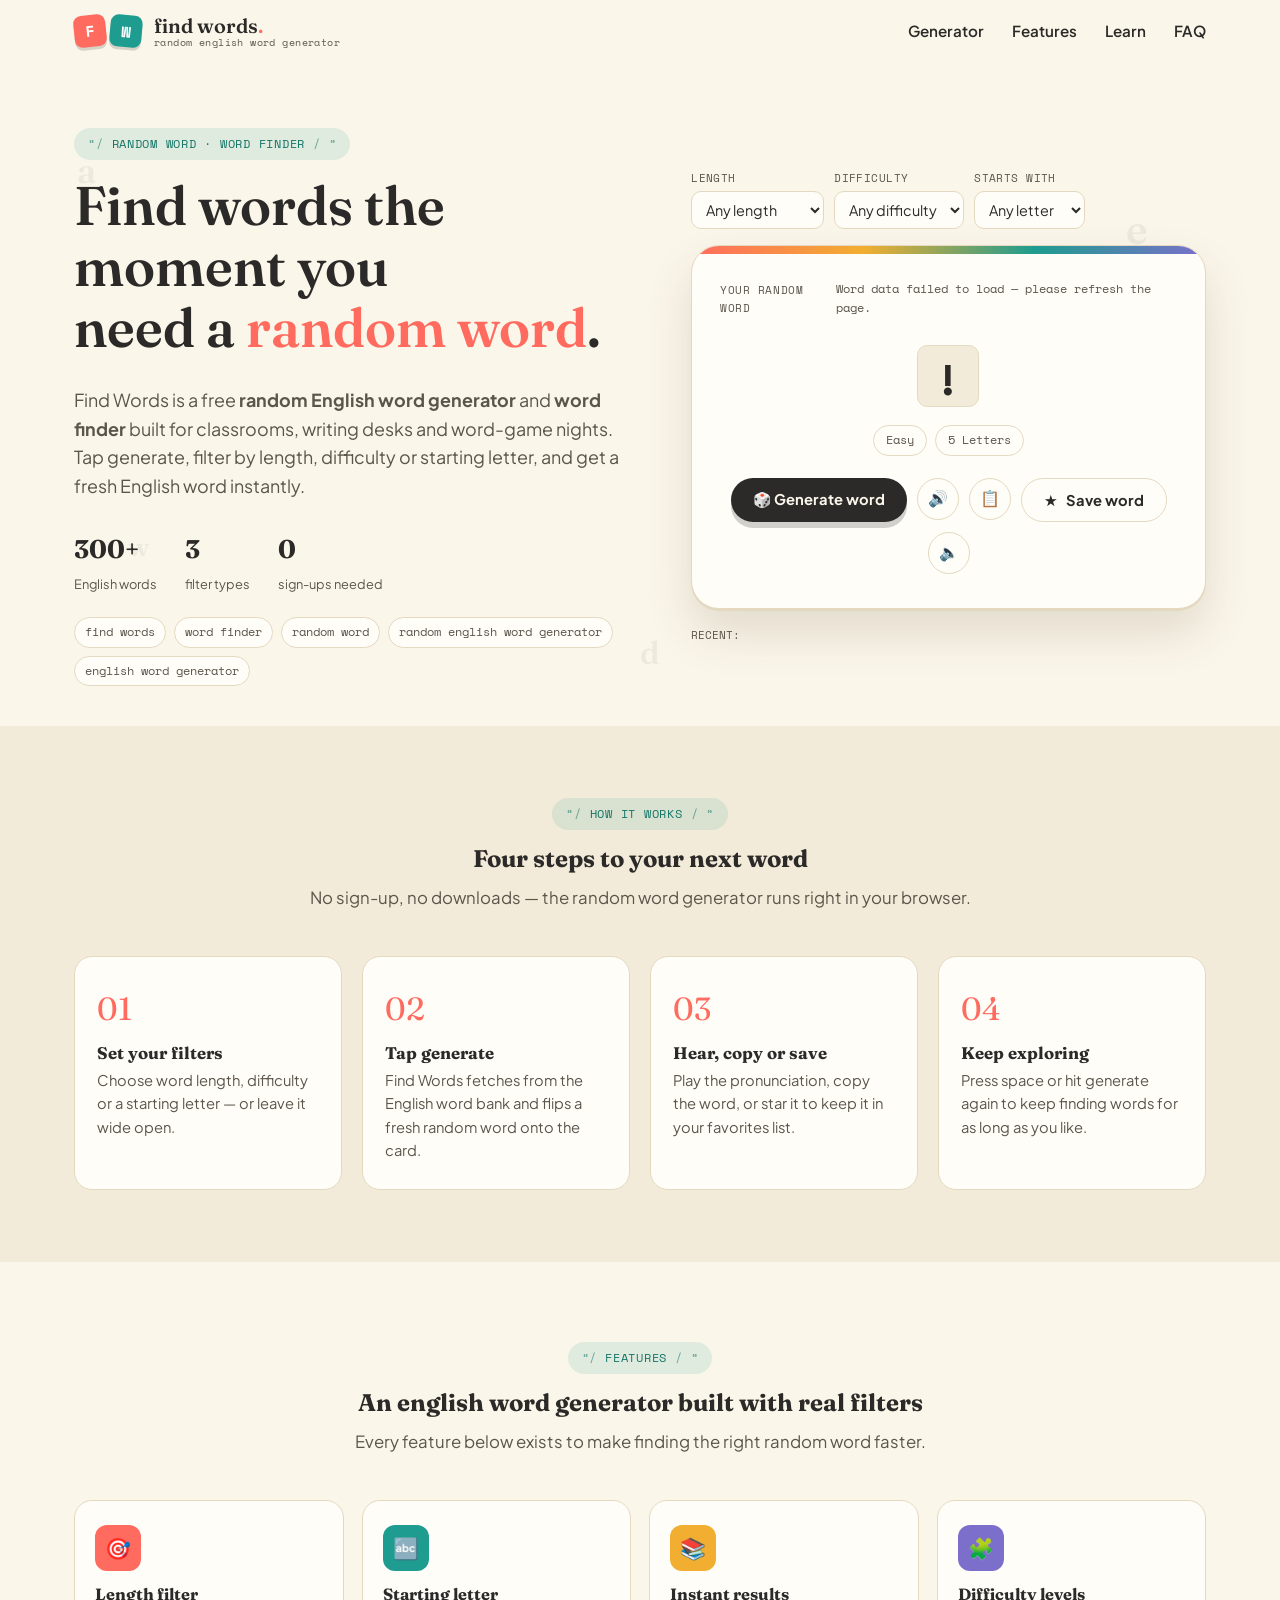
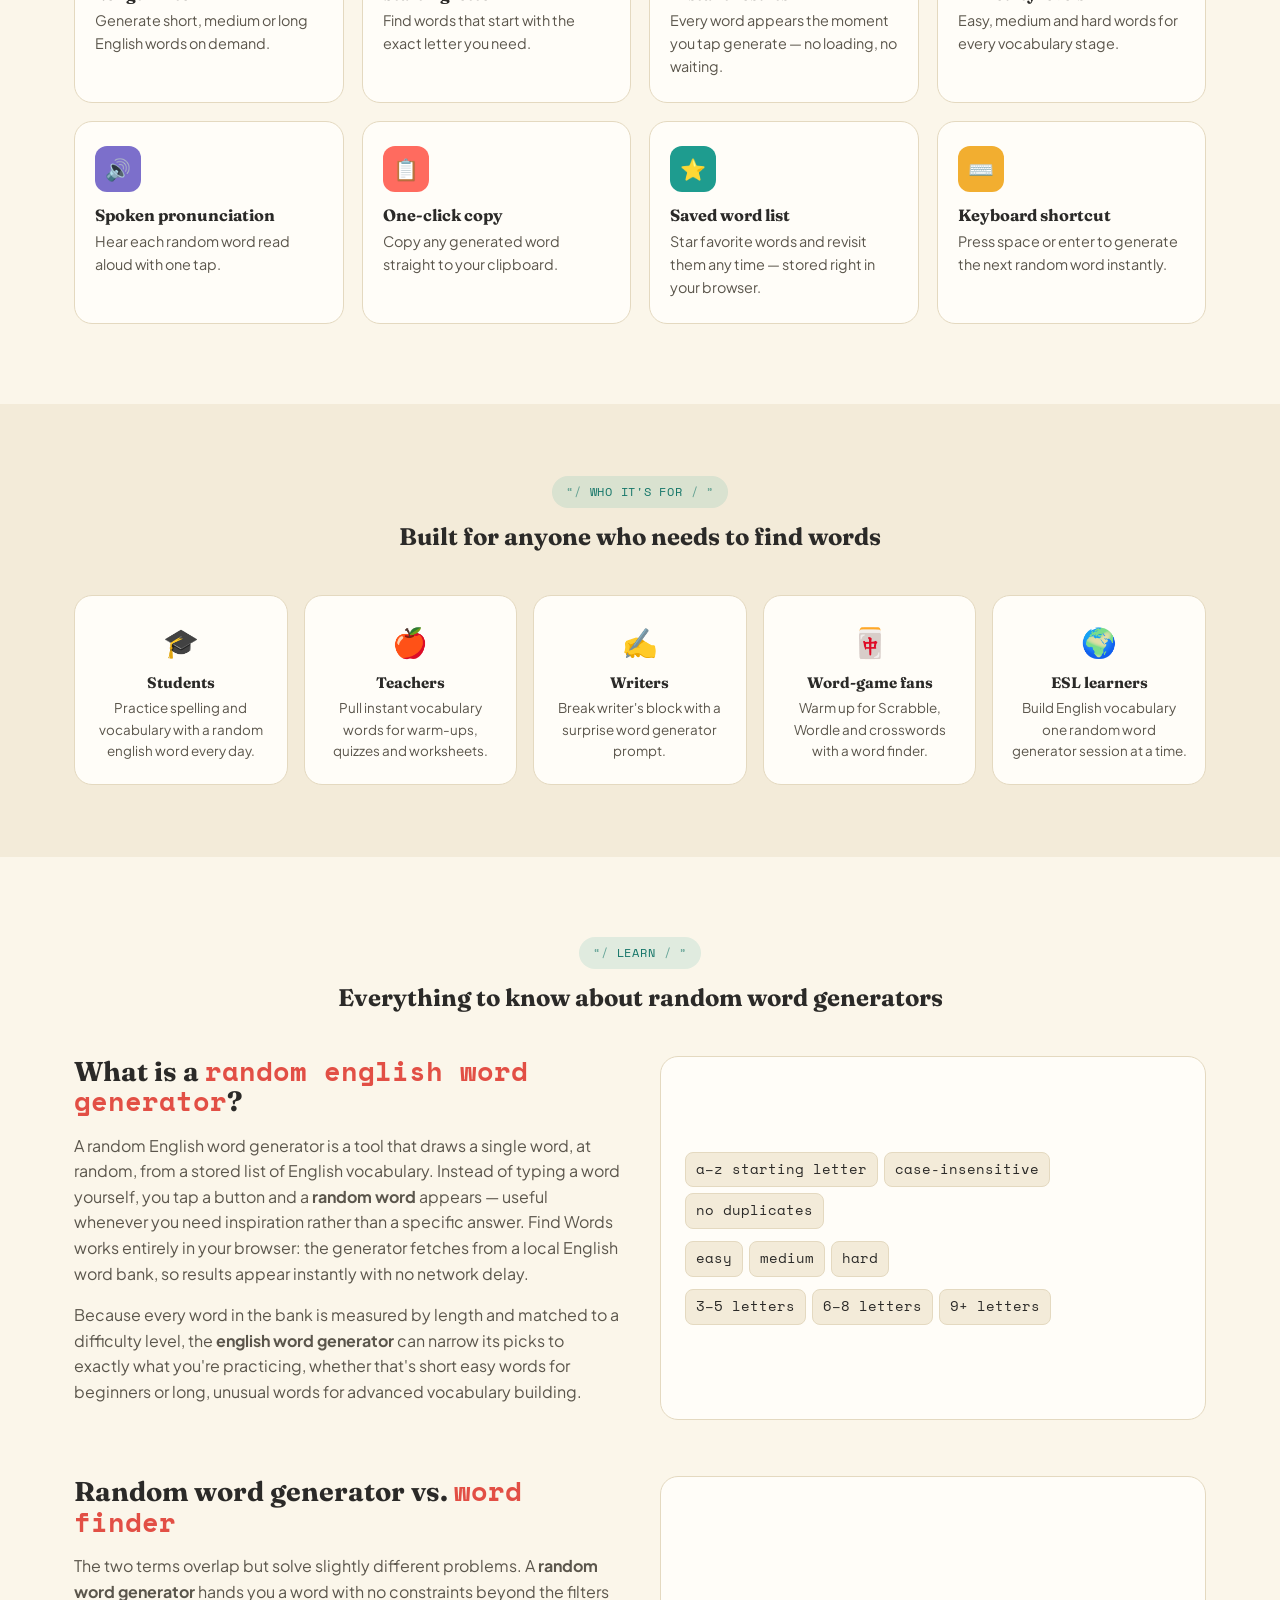
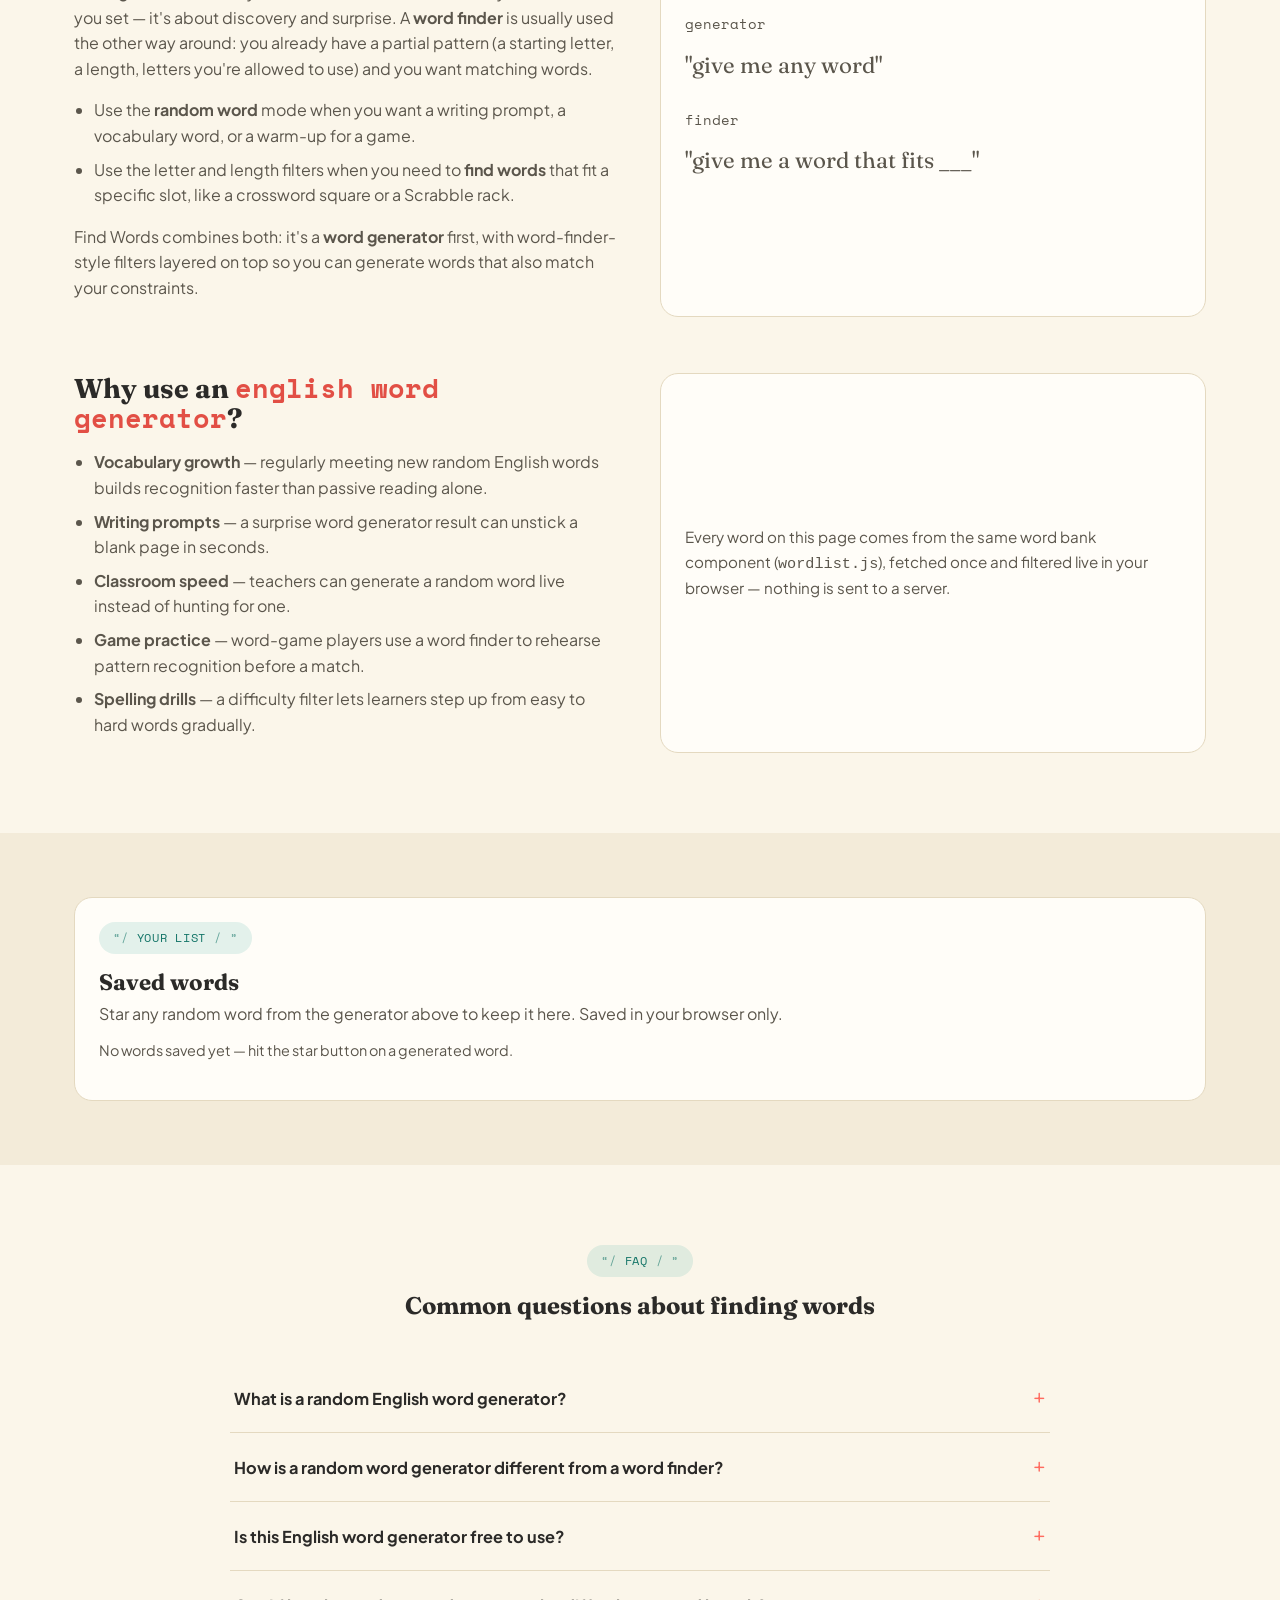
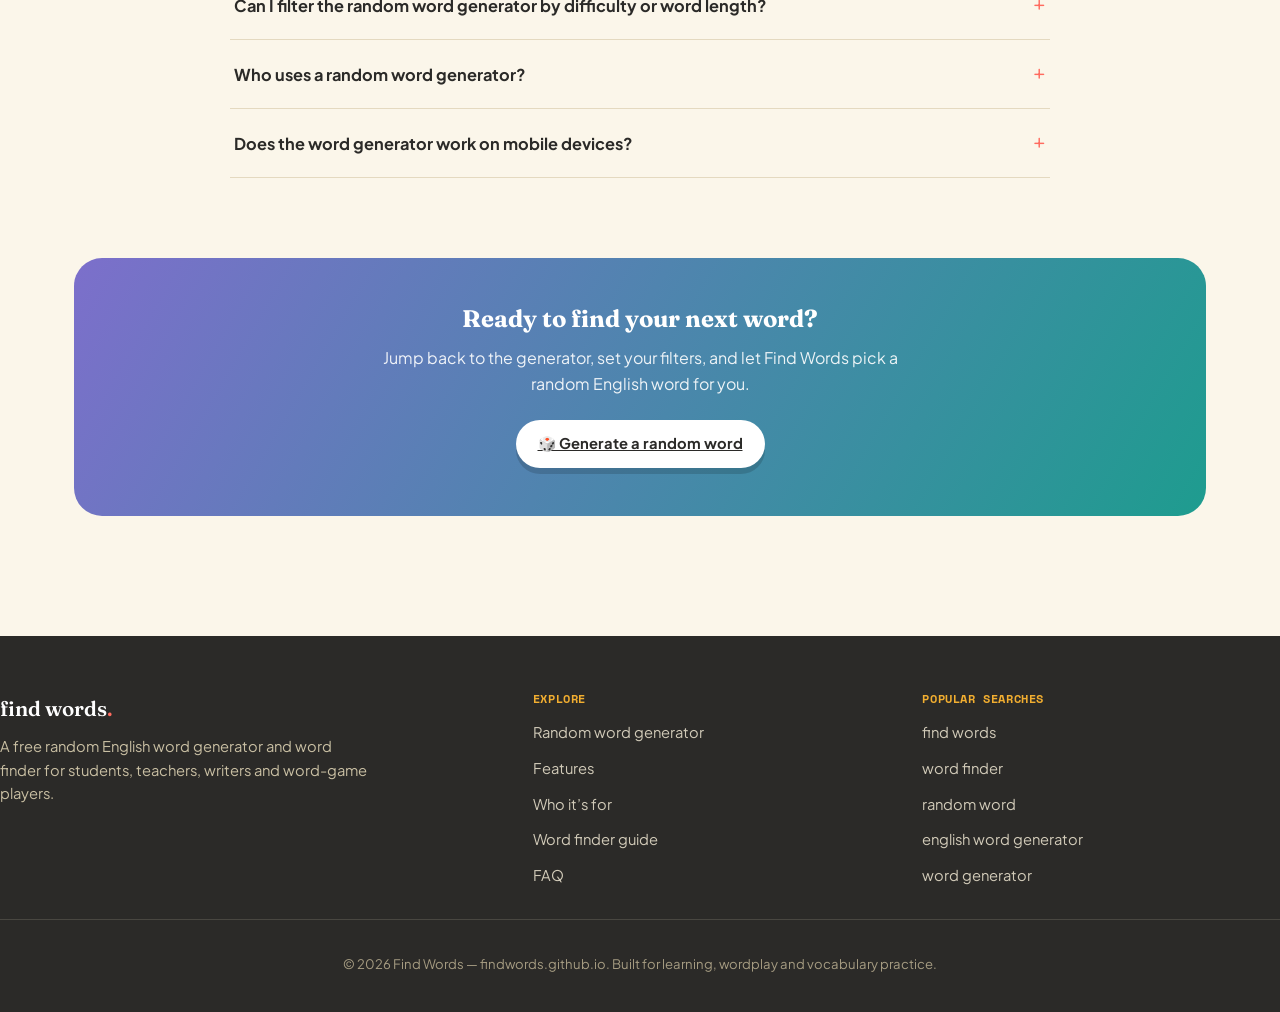
==== commit ba4ae017: "Update index.html" ====
--- a/index.html
+++ b/index.html
@@ -4,7 +4,7 @@
 <meta charset="UTF-8" />
 <meta name="viewport" content="width=device-width, initial-scale=1.0" />
 <title>Find Words — Random English Word Generator &amp; Word Finder</title>
-<meta name="description" content="Find Words is a free random English word generator and word finder. Generate a random word by length, difficulty or part of speech — perfect for vocabulary practice, writing prompts and word games." />
+<meta name="description" content="Find Words is a free random English word generator and word finder. Generate a random word by length, difficulty or starting letter — perfect for vocabulary practice, writing prompts and word games." />
 <meta name="keywords" content="find words, word finder, random word, random english word, random english word generator, english word generator, word generator" />
 <meta name="robots" content="index, follow" />
 <link rel="canonical" href="https://findwords.github.io/" />
@@ -12,7 +12,7 @@
 <!-- Open Graph -->
 <meta property="og:type" content="website" />
 <meta property="og:title" content="Find Words — Random English Word Generator &amp; Word Finder" />
-<meta property="og:description" content="Generate a random English word in one click. Filter by length, difficulty and part of speech. Free, fast and built for learners, teachers, writers and word-game players." />
+<meta property="og:description" content="Generate a random English word in one click. Filter by length, difficulty and starting letter. Free, fast and built for learners, teachers, writers and word-game players." />
 <meta property="og:url" content="https://findwords.github.io/" />
 <meta property="og:site_name" content="Find Words" />
 <meta property="og:locale" content="en_US" />
@@ -20,7 +20,7 @@
 <!-- Twitter -->
 <meta name="twitter:card" content="summary_large_image" />
 <meta name="twitter:title" content="Find Words — Random English Word Generator &amp; Word Finder" />
-<meta name="twitter:description" content="Free random English word generator with filters for length, difficulty and part of speech. Find words for vocabulary, writing and word games." />
+<meta name="twitter:description" content="Free random English word generator with filters for length, difficulty and starting letter. Find words for vocabulary, writing and word games." />
 
 <link rel="icon" href="data:image/svg+xml,%3Csvg xmlns='http://www.w3.org/2000/svg' viewBox='0 0 100 100'%3E%3Crect rx='20' width='100' height='100' fill='%23FF6B5F'/%3E%3Ctext x='50' y='68' font-size='58' text-anchor='middle' fill='white' font-family='monospace'%3EF%3C/text%3E%3C/svg%3E" />
 
@@ -39,7 +39,7 @@
   "url": "https://findwords.github.io/",
   "applicationCategory": "EducationalApplication",
   "operatingSystem": "Any",
-  "description": "A free random English word generator and word finder tool. Generate random words filtered by length, difficulty and part of speech for vocabulary practice, writing prompts and word games.",
+  "description": "A free random English word generator and word finder tool. Generate random words filtered by length, difficulty and starting letter for vocabulary practice, writing prompts and word games.",
   "offers": {
     "@type": "Offer",
     "price": "0",
@@ -49,11 +49,11 @@
     "Random English word generator",
     "Filter by word length",
     "Filter by difficulty",
-    "Filter by part of speech",
     "Filter by starting letter",
     "Save favorite words",
     "Copy word to clipboard",
-    "Spoken pronunciation"
+    "Spoken pronunciation",
+    "Keyboard shortcut to generate"
   ]
 }
 </script>
@@ -82,7 +82,7 @@
       "name": "What is a random English word generator?",
       "acceptedAnswer": {
         "@type": "Answer",
-        "text": "A random English word generator is a tool that instantly returns a randomly chosen word from a large English word bank, often with filters for word length, difficulty or part of speech, so learners, writers and word-game players can find words on demand."
+        "text": "A random English word generator is a tool that instantly returns a randomly chosen word from a large English word bank, often with filters for word length, difficulty or starting letter, so learners, writers and word-game players can find words on demand."
       }
     },
     {
@@ -90,7 +90,7 @@
       "name": "How is a random word generator different from a word finder?",
       "acceptedAnswer": {
         "@type": "Answer",
-        "text": "A random word generator gives you a surprise word with no starting point, while a word finder is typically used to search for words that match specific letters or patterns, such as for word games. Find Words combines both ideas with random generation plus letter, length and type filters."
+        "text": "A random word generator gives you a surprise word with no starting point, while a word finder is typically used to search for words that match specific letters or patterns, such as for word games. Find Words combines both ideas with random generation plus letter, length and difficulty filters."
       }
     },
     {
@@ -106,7 +106,7 @@
       "name": "Can I filter the random word generator by difficulty or word length?",
       "acceptedAnswer": {
         "@type": "Answer",
-        "text": "Yes. You can filter generated words by length (short, medium, long), difficulty (easy, medium, hard), part of speech (noun, verb, adjective, adverb) and starting letter."
+        "text": "Yes. You can filter generated words by length (short, medium, long), difficulty (easy, medium, hard) and starting letter."
       }
     },
     {
@@ -149,10 +149,10 @@
       <div class="hero-copy">
         <span class="eyebrow">random word &middot; word finder</span>
         <h1>Find words the moment you<br class="hide-mobile" /> need a <span class="accent">random word</span>.</h1>
-        <p class="lede">Find Words is a free <strong>random English word generator</strong> and <strong>word finder</strong> built for classrooms, writing desks and word-game nights. Tap generate, filter by length, difficulty or part of speech, and get a fresh English word instantly.</p>
+        <p class="lede">Find Words is a free <strong>random English word generator</strong> and <strong>word finder</strong> built for classrooms, writing desks and word-game nights. Tap generate, filter by length, difficulty or starting letter, and get a fresh English word instantly.</p>
         <div class="hero-stats">
           <div><strong id="stat-count">300+</strong><span>English words</span></div>
-          <div><strong>4</strong><span>filter types</span></div>
+          <div><strong>3</strong><span>filter types</span></div>
           <div><strong>0</strong><span>sign-ups needed</span></div>
         </div>
         <div class="keyword-row" aria-hidden="true">
@@ -169,15 +169,6 @@
               <option value="short">Short (3&ndash;5)</option>
               <option value="medium">Medium (6&ndash;8)</option>
               <option value="long">Long (9+)</option>
-            </select>
-          </label>
-          <label for="filter-type">Part of speech
-            <select id="filter-type">
-              <option value="any">Any type</option>
-              <option value="noun">Noun</option>
-              <option value="verb">Verb</option>
-              <option value="adjective">Adjective</option>
-              <option value="adverb">Adverb</option>
             </select>
           </label>
           <label for="filter-difficulty">Difficulty
@@ -204,7 +195,6 @@
           <div id="word-display" aria-live="polite"></div>
 
           <div class="chip-row">
-            <span class="chip chip-noun" id="word-type">noun</span>
             <span class="chip chip-diff" id="word-diff">easy</span>
             <span class="chip chip-diff" id="word-len">5 letters</span>
           </div>
@@ -237,7 +227,7 @@
         <p>No sign-up, no downloads — the random word generator runs right in your browser.</p>
       </div>
       <div class="steps">
-        <div class="step-card reveal"><span class="step-num">01</span><h3>Set your filters</h3><p>Choose word length, difficulty, part of speech or a starting letter — or leave it wide open.</p></div>
+        <div class="step-card reveal"><span class="step-num">01</span><h3>Set your filters</h3><p>Choose word length, difficulty or a starting letter — or leave it wide open.</p></div>
         <div class="step-card reveal"><span class="step-num">02</span><h3>Tap generate</h3><p>Find Words fetches from the English word bank and flips a fresh random word onto the card.</p></div>
         <div class="step-card reveal"><span class="step-num">03</span><h3>Hear, copy or save</h3><p>Play the pronunciation, copy the word, or star it to keep it in your favorites list.</p></div>
         <div class="step-card reveal"><span class="step-num">04</span><h3>Keep exploring</h3><p>Press space or hit generate again to keep finding words for as long as you like.</p></div>
@@ -256,7 +246,7 @@
       <div class="feature-grid">
         <div class="feature-card reveal"><div class="feature-icon">🎯</div><h3>Length filter</h3><p>Generate short, medium or long English words on demand.</p></div>
         <div class="feature-card reveal"><div class="feature-icon">🔤</div><h3>Starting letter</h3><p>Find words that start with the exact letter you need.</p></div>
-        <div class="feature-card reveal"><div class="feature-icon">📚</div><h3>Part of speech</h3><p>Generate a random noun, verb, adjective or adverb.</p></div>
+        <div class="feature-card reveal"><div class="feature-icon">📚</div><h3>Instant results</h3><p>Every word appears the moment you tap generate — no loading, no waiting.</p></div>
         <div class="feature-card reveal"><div class="feature-icon">🧩</div><h3>Difficulty levels</h3><p>Easy, medium and hard words for every vocabulary stage.</p></div>
         <div class="feature-card reveal"><div class="feature-icon">🔊</div><h3>Spoken pronunciation</h3><p>Hear each random word read aloud with one tap.</p></div>
         <div class="feature-card reveal"><div class="feature-icon">📋</div><h3>One-click copy</h3><p>Copy any generated word straight to your clipboard.</p></div>
@@ -295,11 +285,11 @@
         <div>
           <h2>What is a <span class="tag-word">random english word generator</span>?</h2>
           <p>A random English word generator is a tool that draws a single word, at random, from a stored list of English vocabulary. Instead of typing a word yourself, you tap a button and a <strong>random word</strong> appears — useful whenever you need inspiration rather than a specific answer. Find Words works entirely in your browser: the generator fetches from a local English word bank, so results appear instantly with no network delay.</p>
-          <p>Because every word in the bank is tagged by part of speech and length, the <strong>english word generator</strong> can narrow its picks to exactly what you're practicing, whether that's short easy words for beginners or long, unusual words for advanced vocabulary building.</p>
+          <p>Because every word in the bank is measured by length and matched to a difficulty level, the <strong>english word generator</strong> can narrow its picks to exactly what you're practicing, whether that's short easy words for beginners or long, unusual words for advanced vocabulary building.</p>
         </div>
         <div class="learn-visual">
           <div class="mini-tile-row">
-            <span class="mini-tile">noun</span><span class="mini-tile">verb</span><span class="mini-tile">adjective</span><span class="mini-tile">adverb</span>
+            <span class="mini-tile">a&ndash;z starting letter</span><span class="mini-tile">case-insensitive</span><span class="mini-tile">no duplicates</span>
           </div>
           <div class="mini-tile-row">
             <span class="mini-tile">easy</span><span class="mini-tile">medium</span><span class="mini-tile">hard</span>
@@ -369,7 +359,7 @@
       <div class="faq-list reveal">
         <div class="faq-item">
           <button class="faq-question" aria-expanded="false">What is a random English word generator?</button>
-          <div class="faq-answer"><p>A random English word generator is a tool that instantly returns a randomly chosen word from a large English word bank, often with filters for word length, difficulty or part of speech, so learners, writers and word-game players can find words on demand.</p></div>
+          <div class="faq-answer"><p>A random English word generator is a tool that instantly returns a randomly chosen word from a large English word bank, often with filters for word length, difficulty or starting letter, so learners, writers and word-game players can find words on demand.</p></div>
         </div>
         <div class="faq-item">
           <button class="faq-question" aria-expanded="false">How is a random word generator different from a word finder?</button>
@@ -381,7 +371,7 @@
         </div>
         <div class="faq-item">
           <button class="faq-question" aria-expanded="false">Can I filter the random word generator by difficulty or word length?</button>
-          <div class="faq-answer"><p>Yes. You can filter generated words by length (short, medium, long), difficulty (easy, medium, hard), part of speech (noun, verb, adjective, adverb) and starting letter.</p></div>
+          <div class="faq-answer"><p>Yes. You can filter generated words by length (short, medium, long), difficulty (easy, medium, hard) and starting letter.</p></div>
         </div>
         <div class="faq-item">
           <button class="faq-question" aria-expanded="false">Who uses a random word generator?</button>
@@ -410,10 +400,10 @@
 
 <footer class="site-footer" id="site-footer"></footer>
 
-<script src="js/wordlist.js" defer></script>
-<script src="js/header.js" defer></script>
-<script src="js/footer.js" defer></script>
-<script src="js/app.js" defer></script>
+<script src="/js/wordlist.js" defer></script>
+<script src="/js/header.js" defer></script>
+<script src="/js/footer.js" defer></script>
+<script src="/js/app.js" defer></script>
 <script>
   // Populate the "starts with" letter filter a–z once the DOM is ready.
   document.addEventListener("DOMContentLoaded", function () {
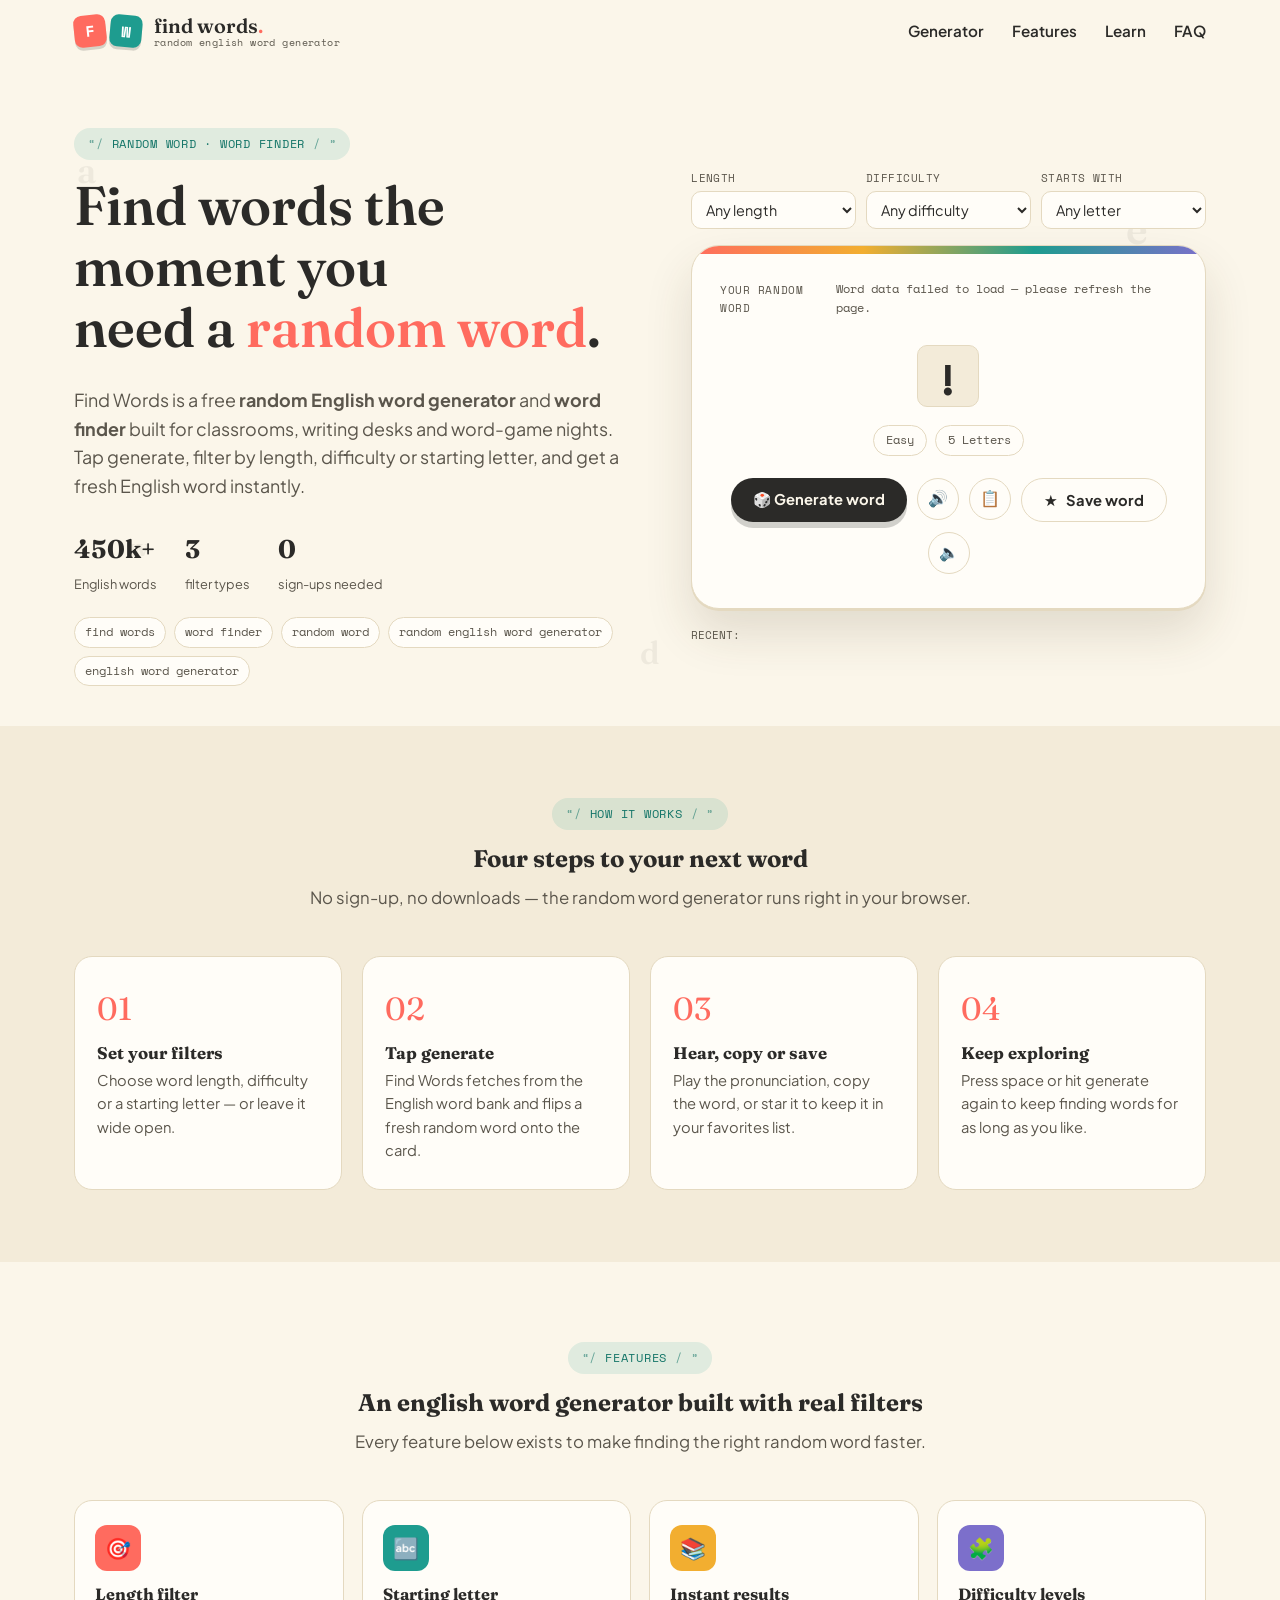
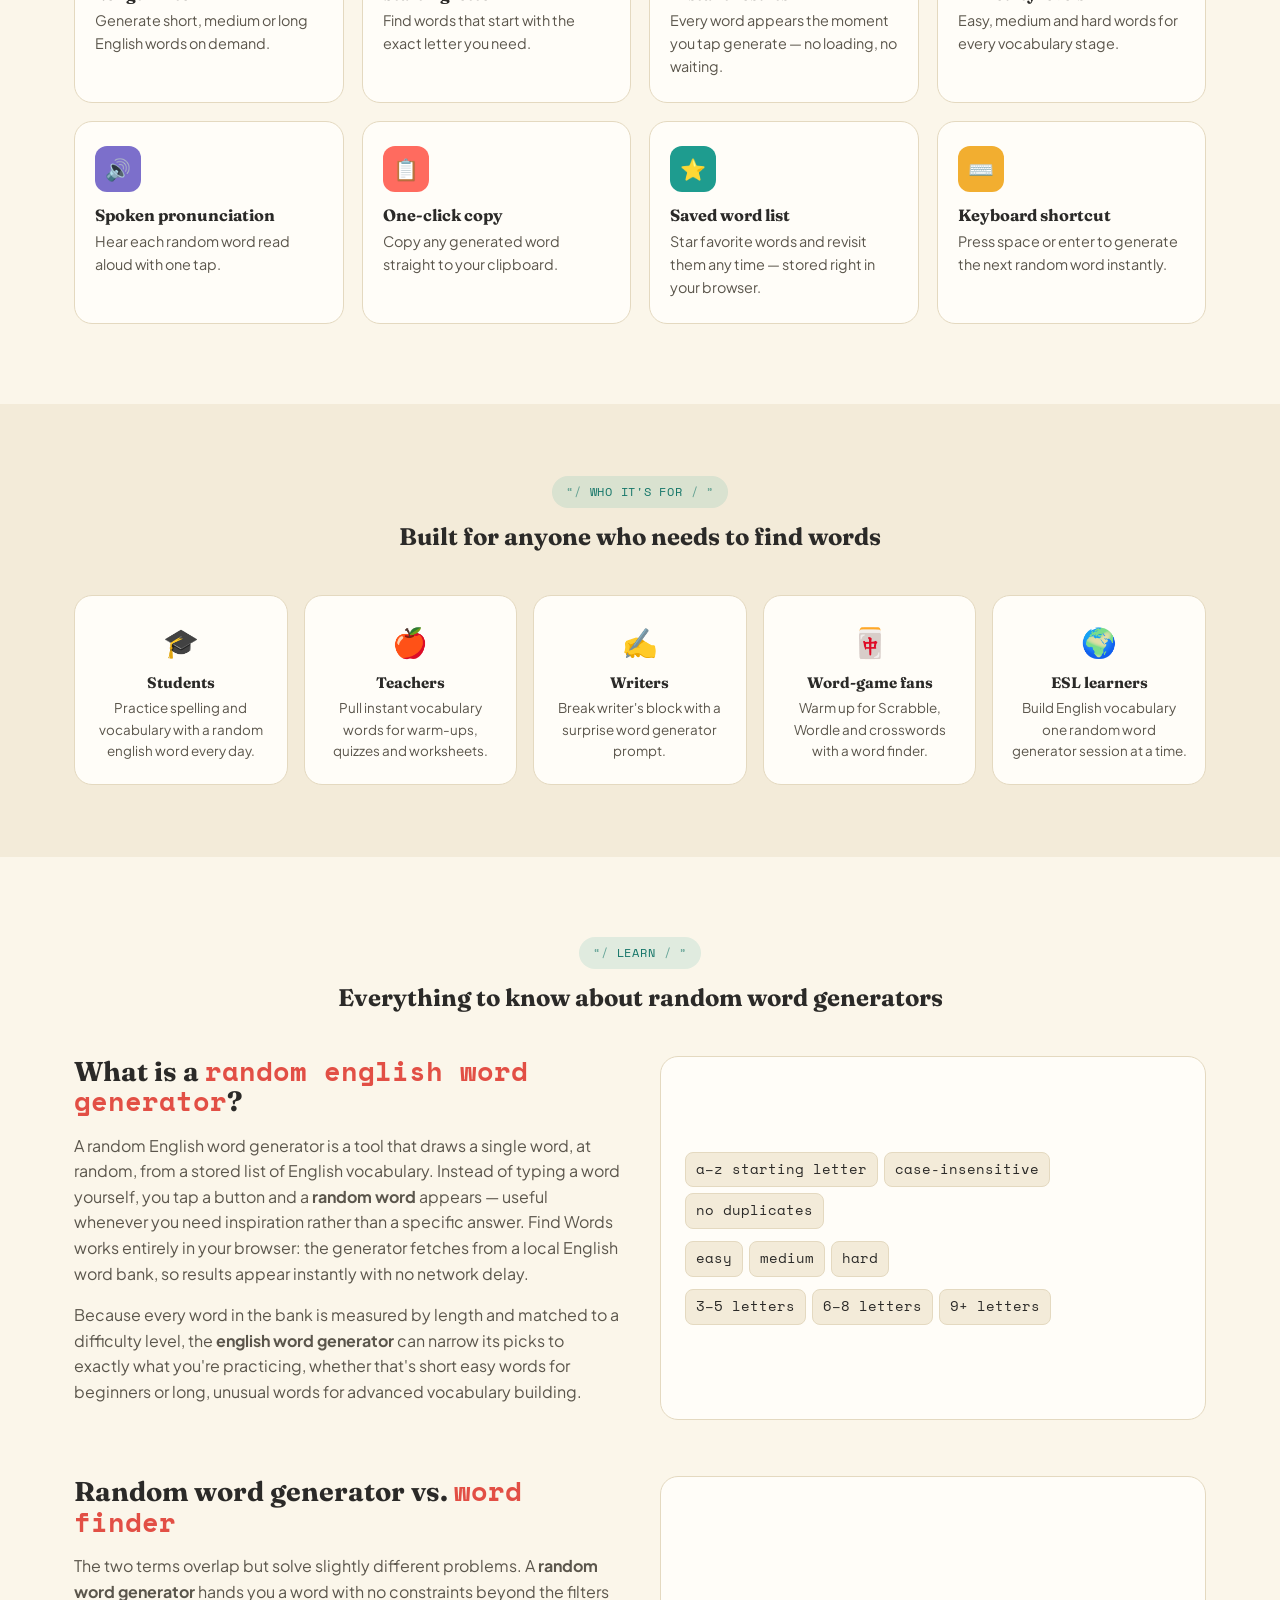
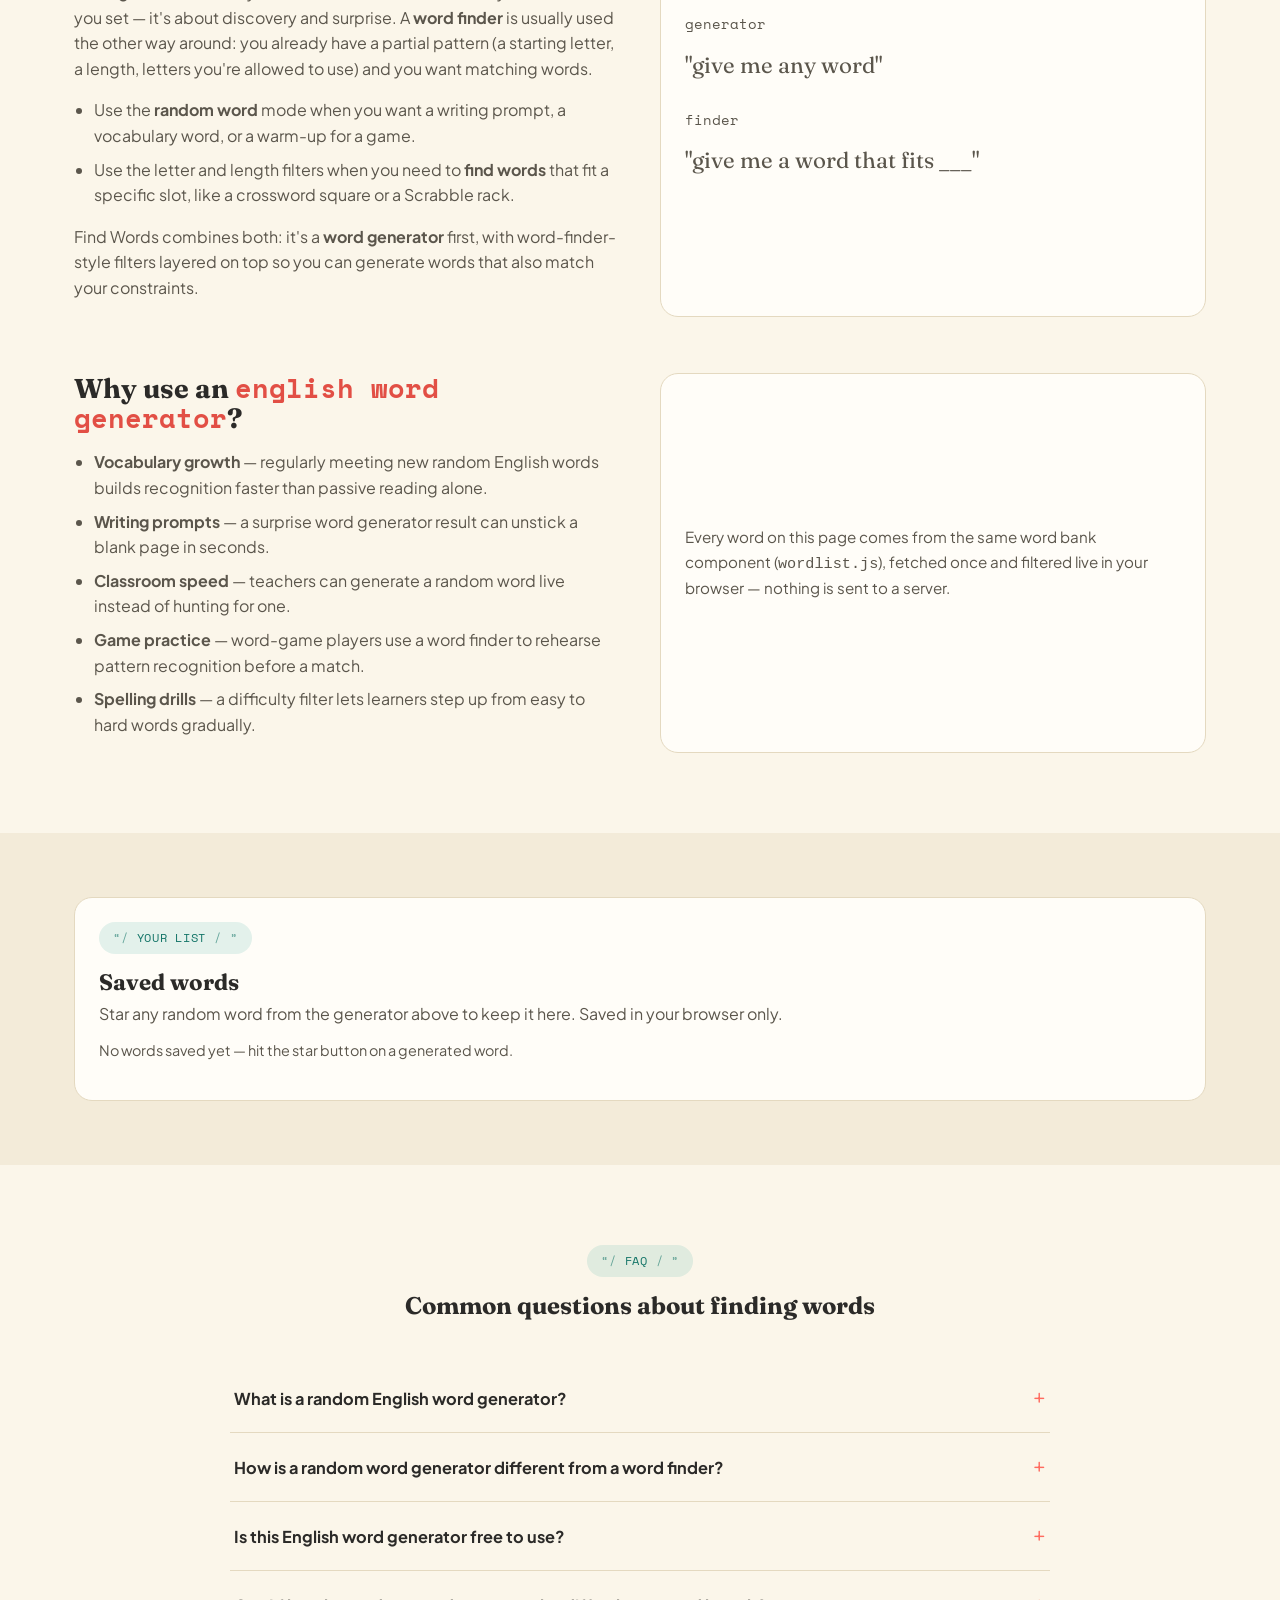
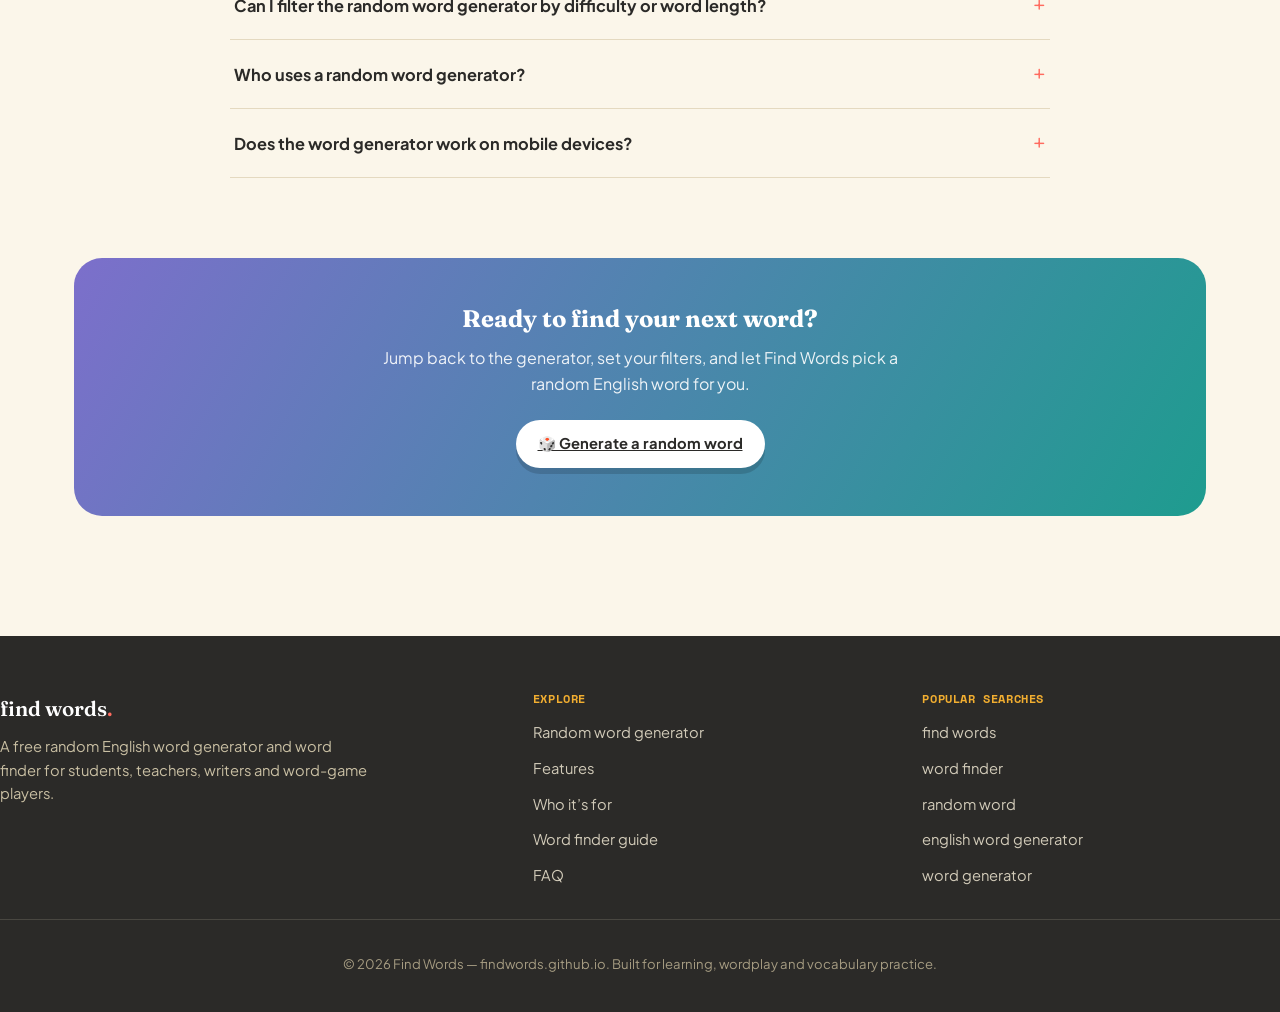
==== commit 977e82d3: "Update index.html" ====
--- a/index.html
+++ b/index.html
@@ -151,7 +151,7 @@
         <h1>Find words the moment you<br class="hide-mobile" /> need a <span class="accent">random word</span>.</h1>
         <p class="lede">Find Words is a free <strong>random English word generator</strong> and <strong>word finder</strong> built for classrooms, writing desks and word-game nights. Tap generate, filter by length, difficulty or starting letter, and get a fresh English word instantly.</p>
         <div class="hero-stats">
-          <div><strong id="stat-count">300+</strong><span>English words</span></div>
+          <div><strong id="stat-count">450k+</strong><span>English words</span></div>
           <div><strong>3</strong><span>filter types</span></div>
           <div><strong>0</strong><span>sign-ups needed</span></div>
         </div>
--- a/css/style.css
+++ b/css/style.css
@@ -313,7 +313,7 @@
 
 .filters-bar {
   display: grid;
-  grid-template-columns: repeat(4, 1fr);
+  grid-template-columns: repeat(3, 1fr);
   gap: 10px;
   margin-bottom: 16px;
 }
@@ -418,10 +418,6 @@
   color: #fff;
   text-transform: capitalize;
 }
-.chip-noun { background: var(--coral); }
-.chip-verb { background: var(--teal); }
-.chip-adjective { background: var(--gold); color: var(--ink); }
-.chip-adverb { background: var(--violet); }
 .chip-diff { background: var(--paper); color: var(--ink-soft); border: 1.5px solid var(--line); }
 .chip-diff-easy { border-color: var(--teal); color: var(--teal-dark); }
 .chip-diff-medium { border-color: var(--gold); color: var(--gold-dark); }
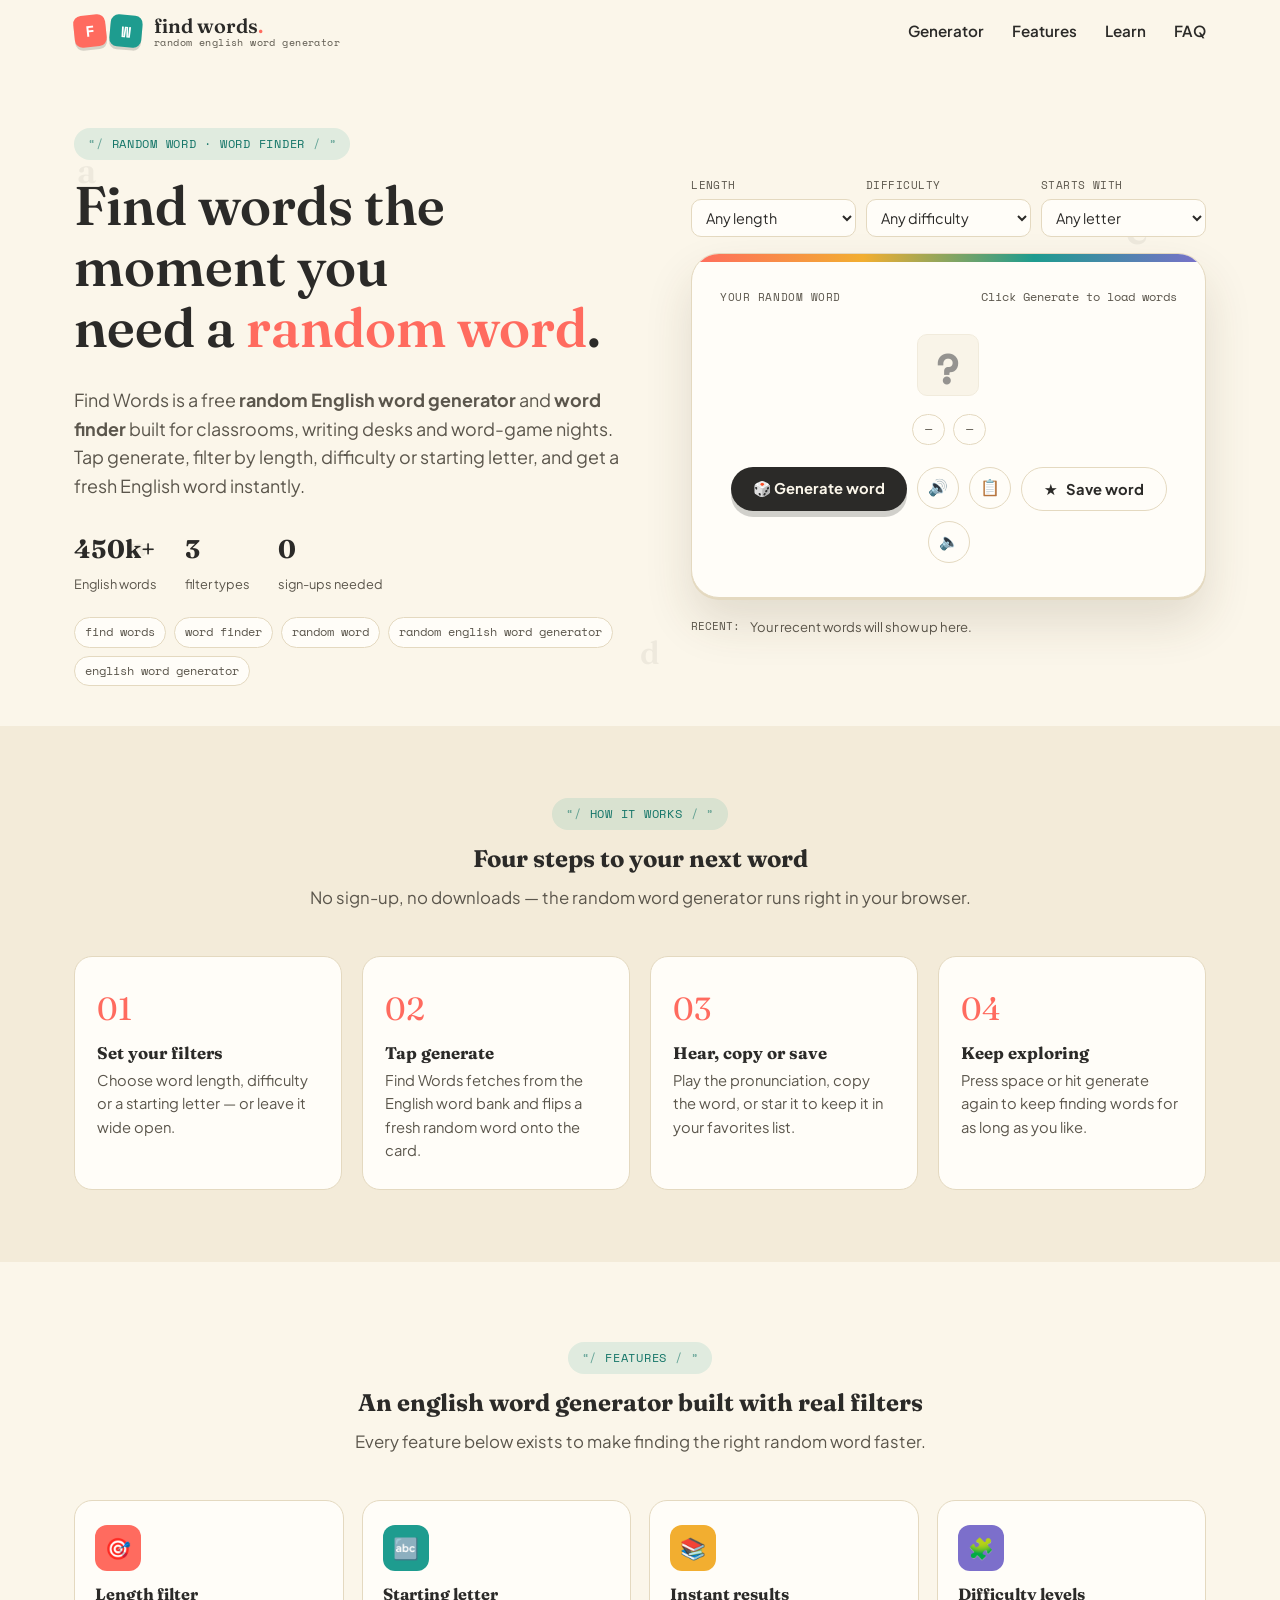
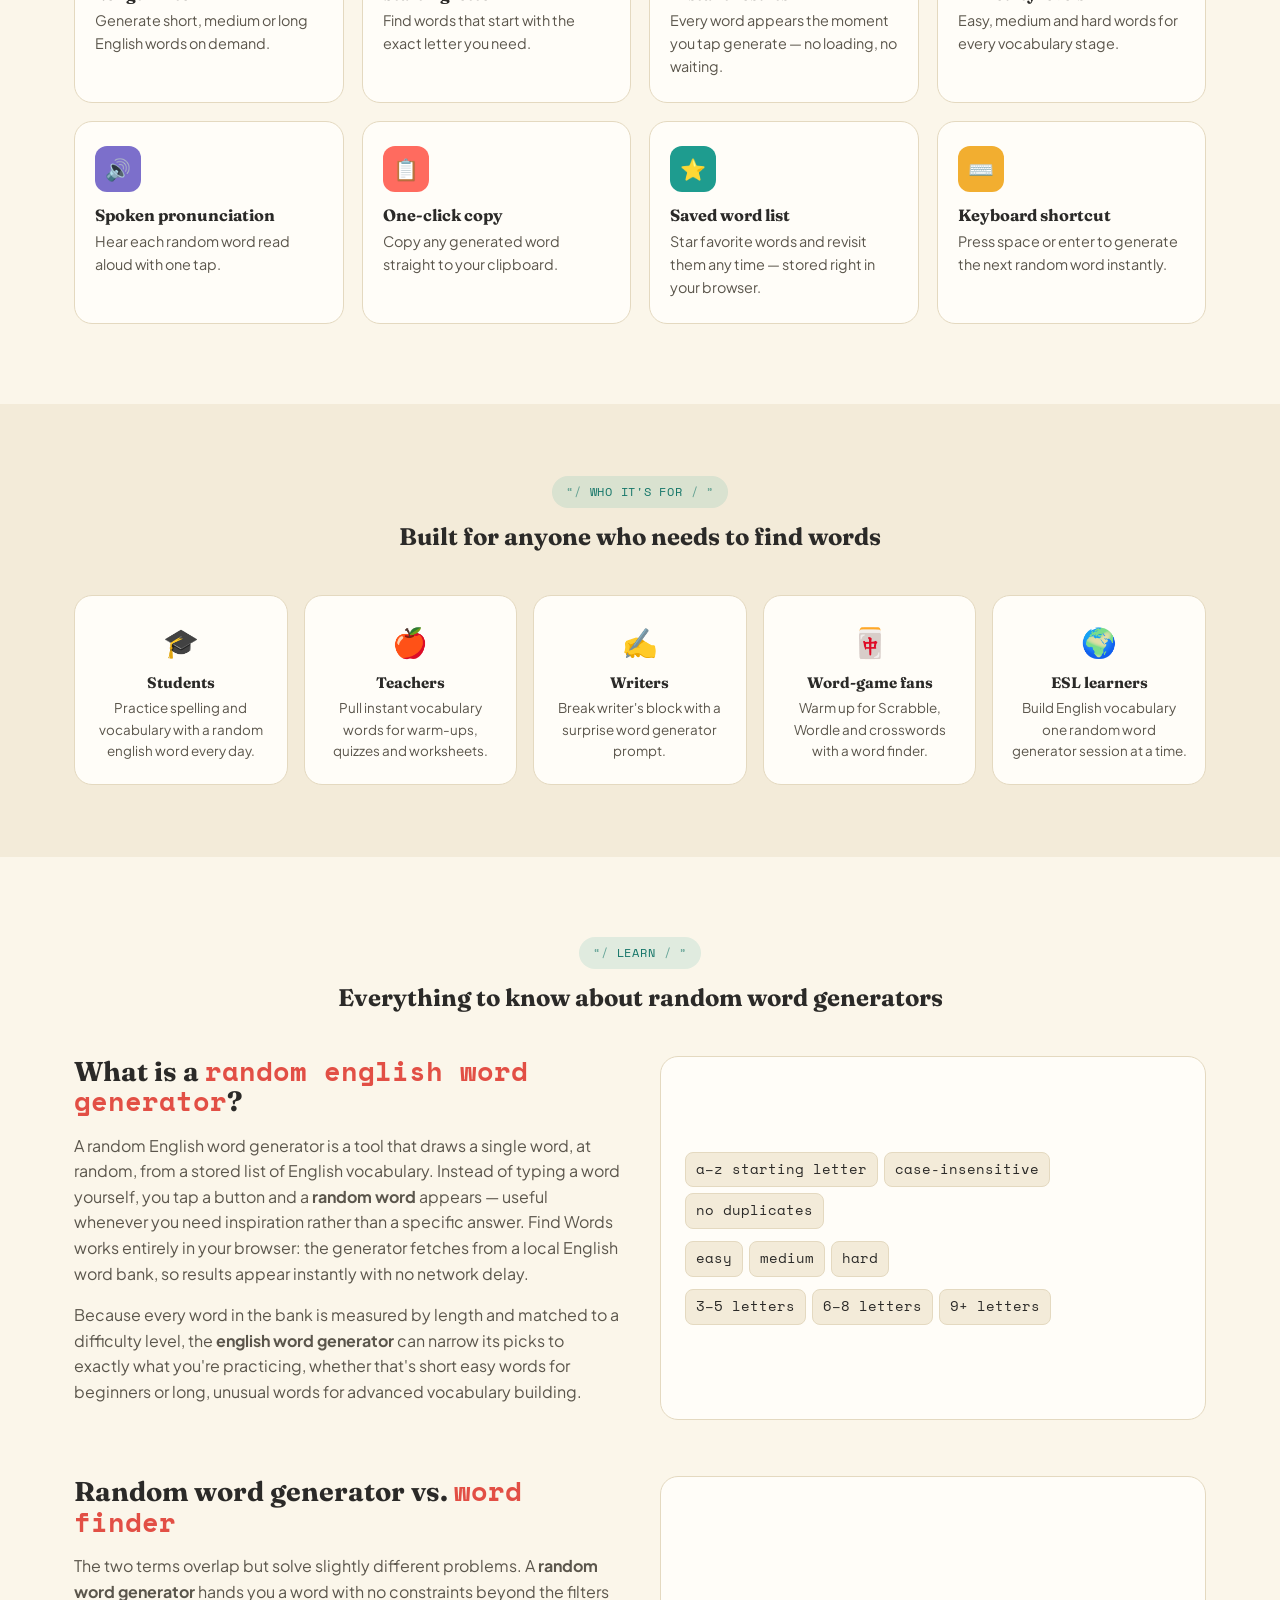
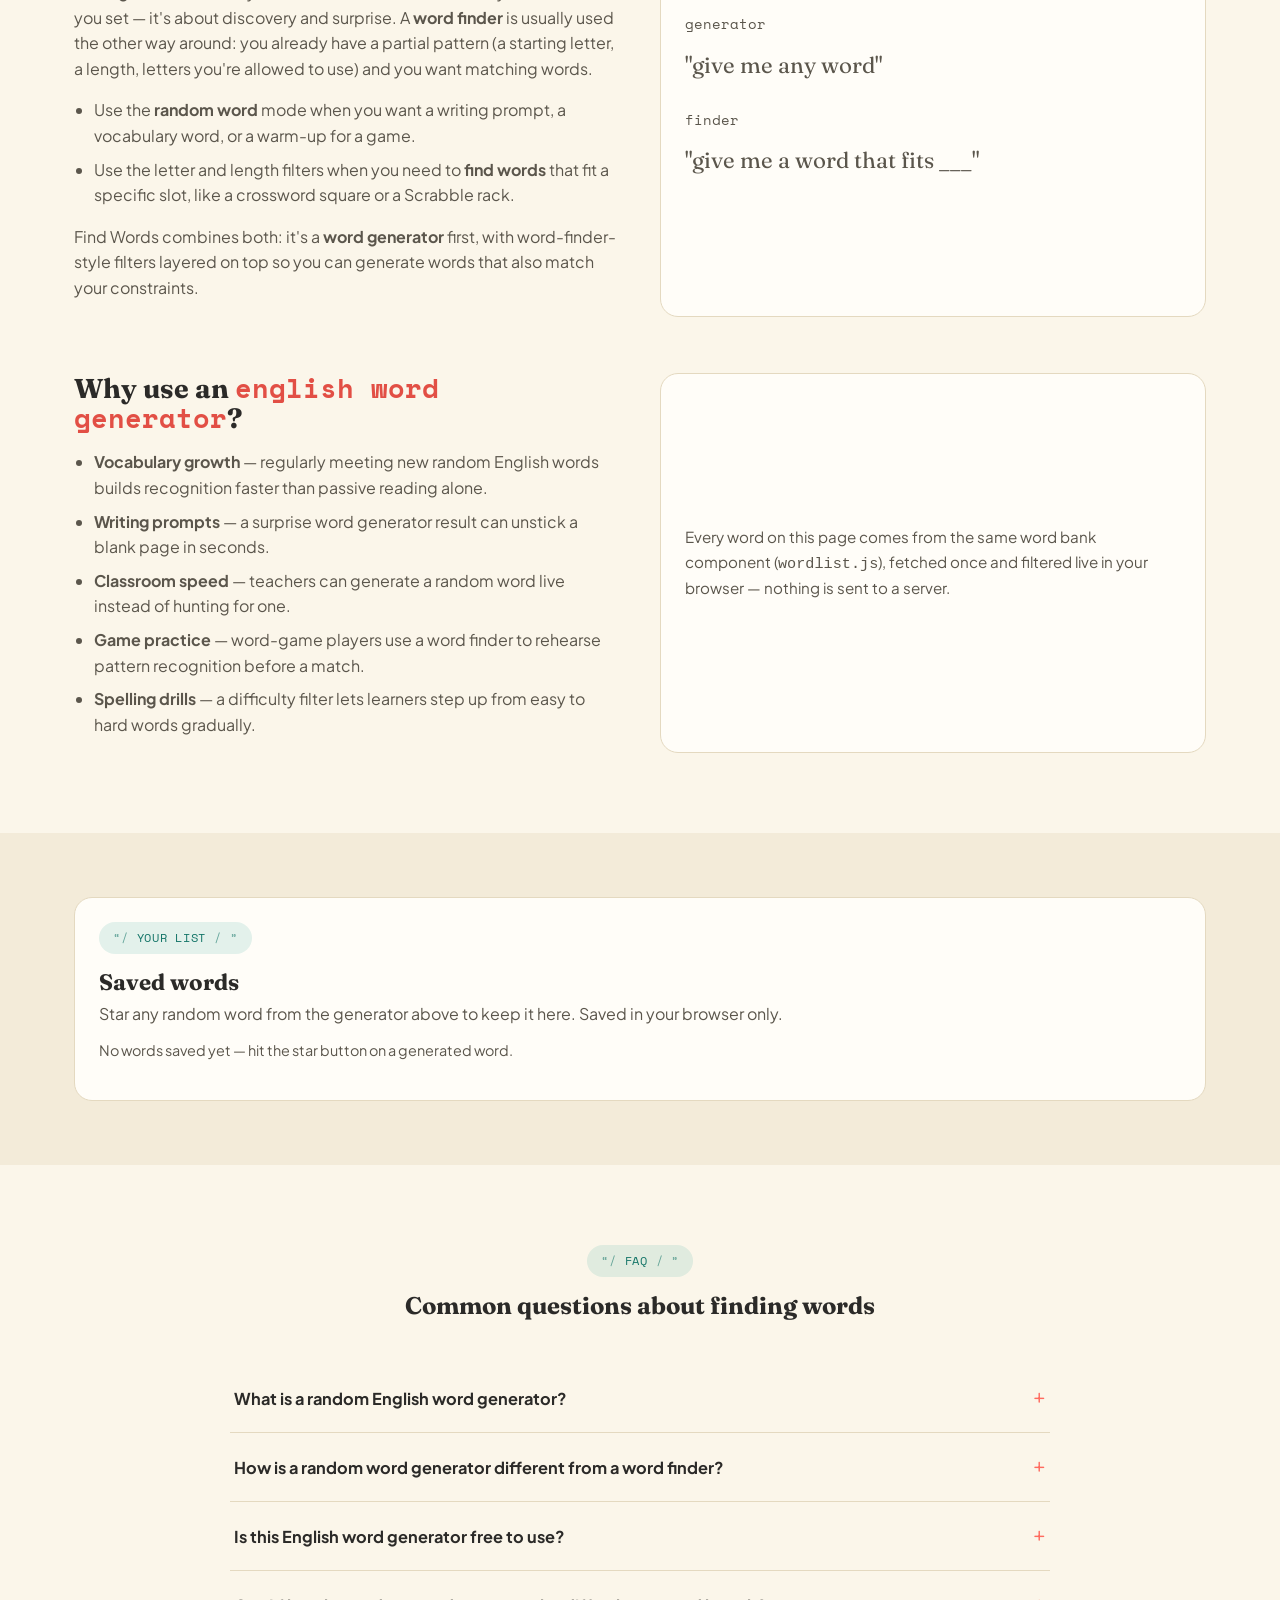
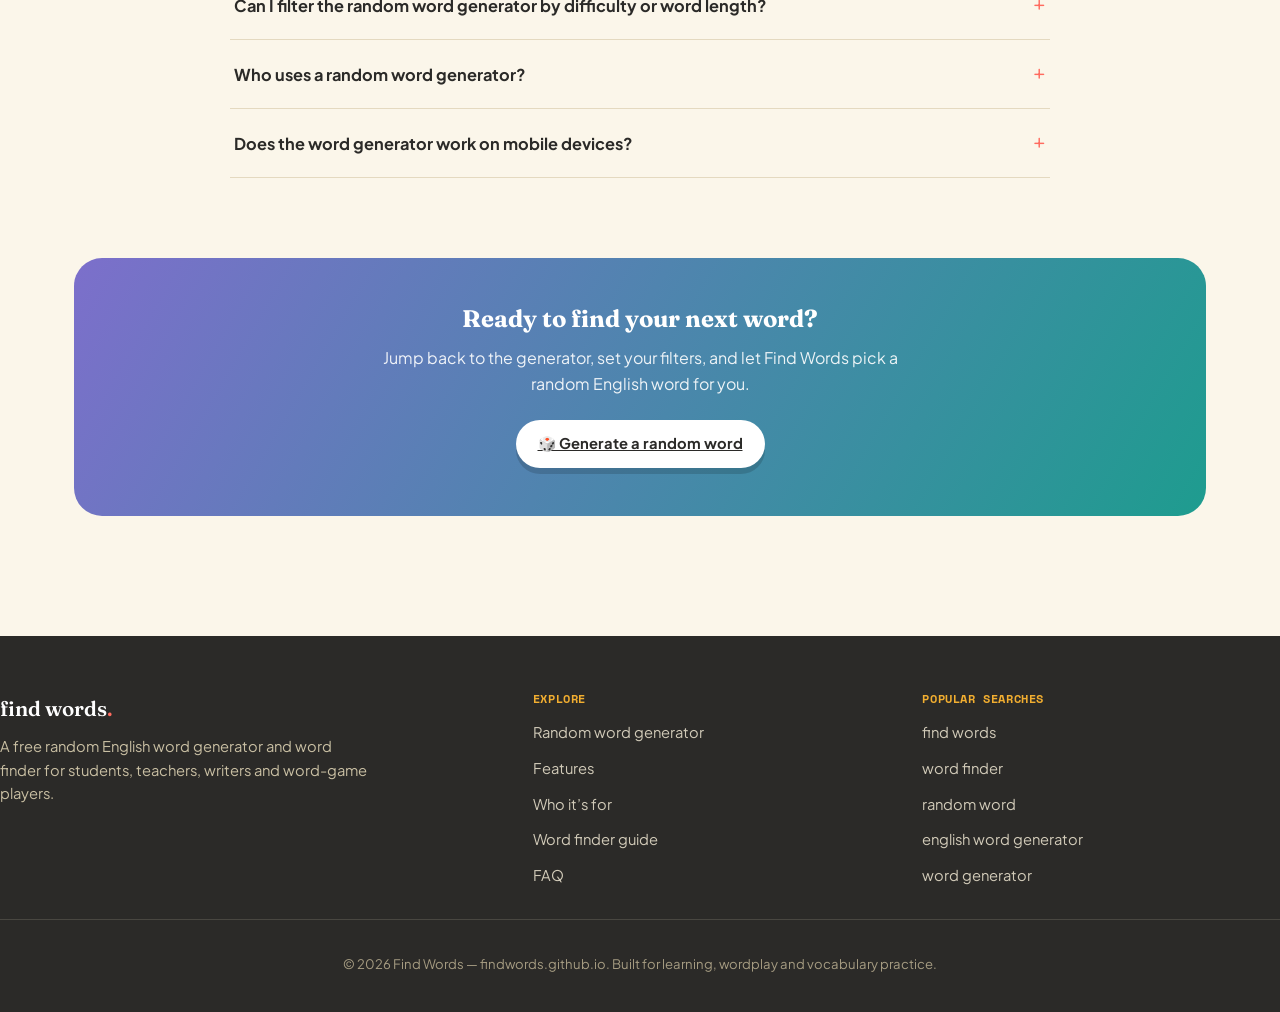
==== commit 389db854: "Update index.html" ====
--- a/index.html
+++ b/index.html
@@ -400,7 +400,7 @@
 
 <footer class="site-footer" id="site-footer"></footer>
 
-<script src="/js/wordlist.js" defer></script>
+
 <script src="/js/header.js" defer></script>
 <script src="/js/footer.js" defer></script>
 <script src="/js/app.js" defer></script>
